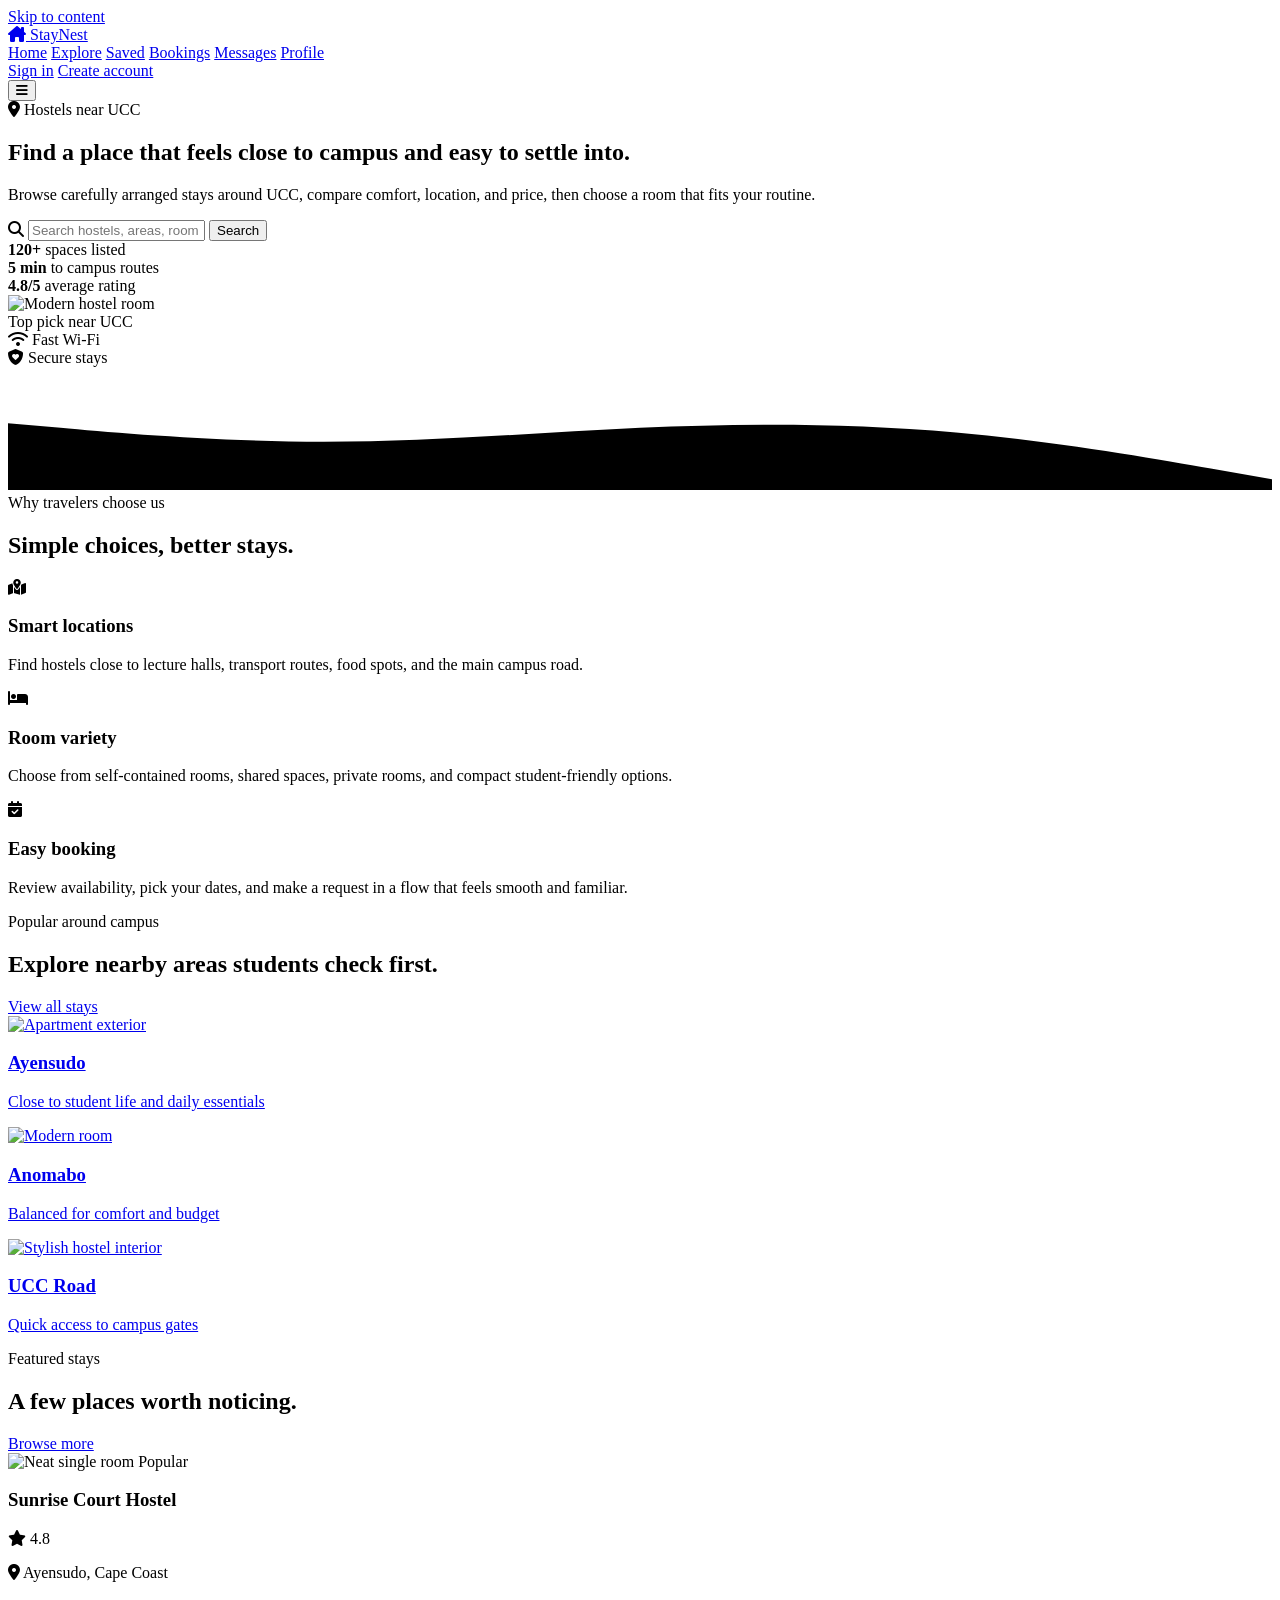
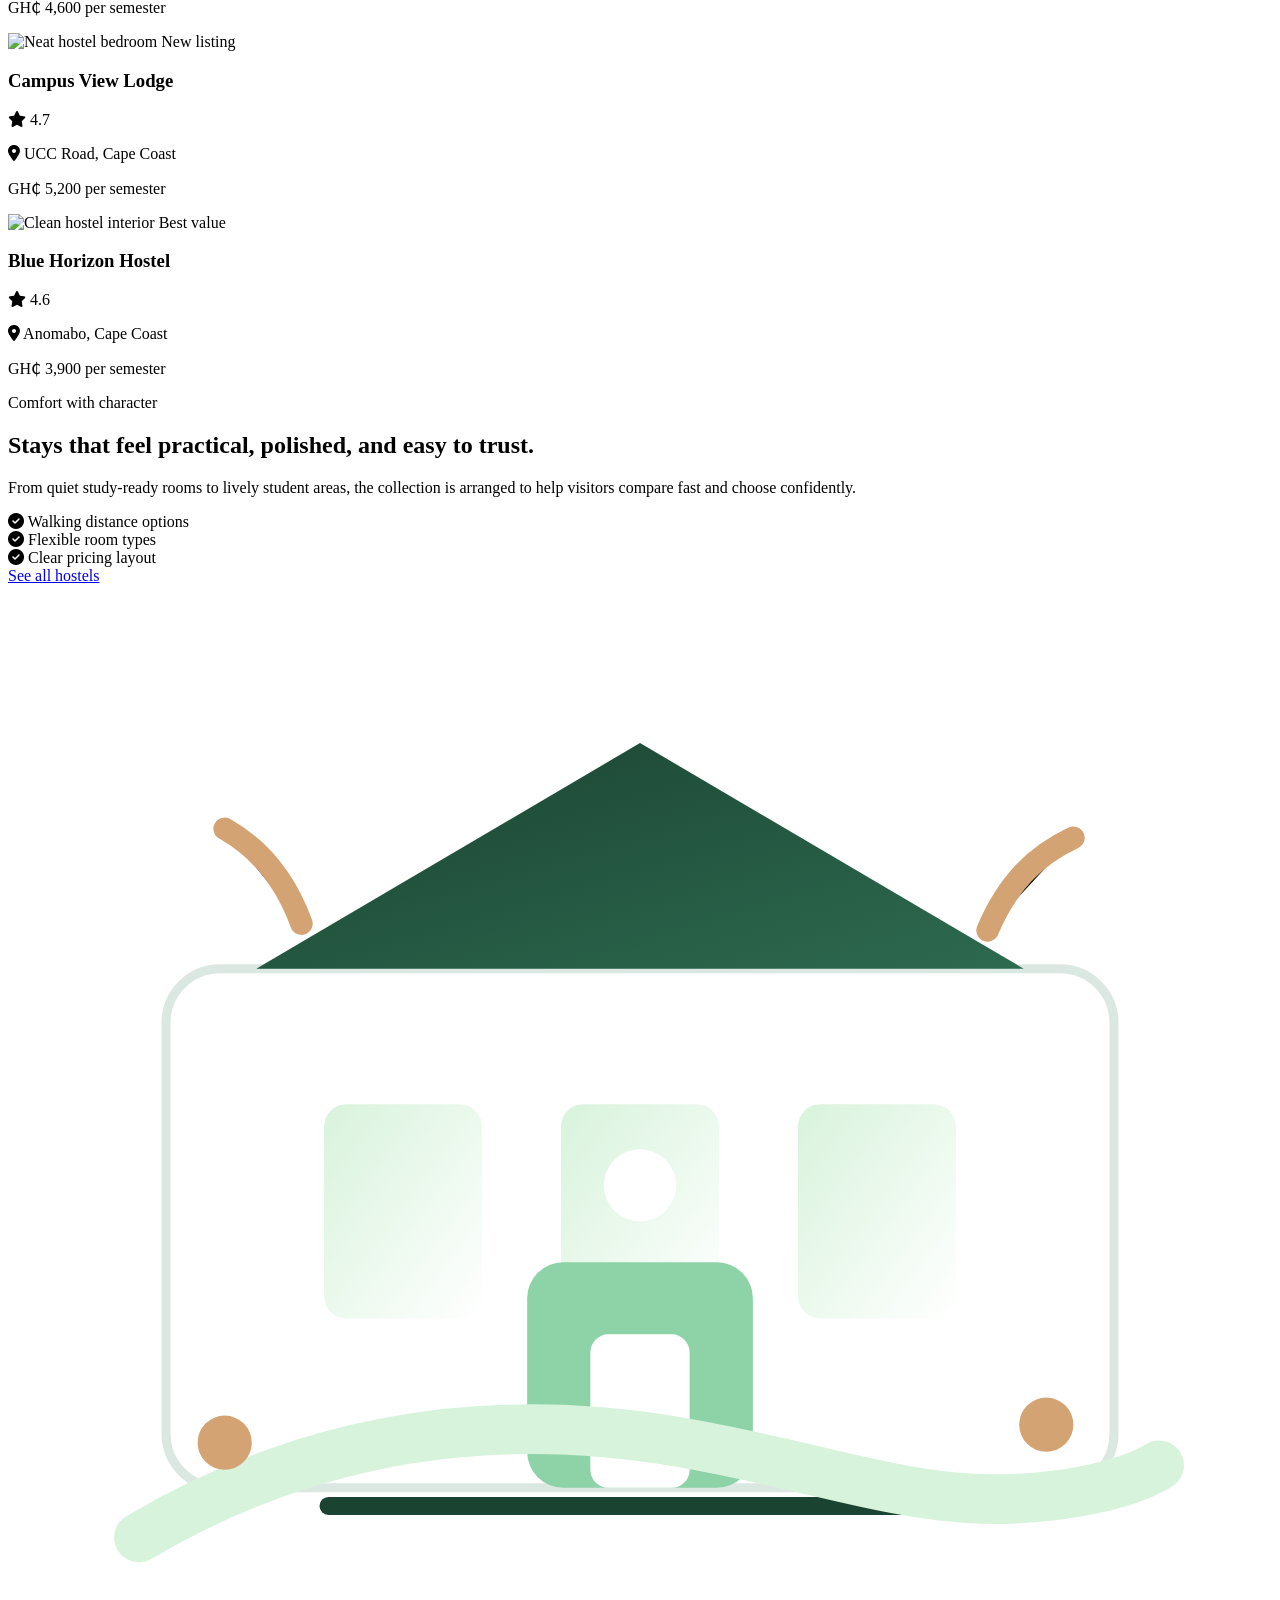
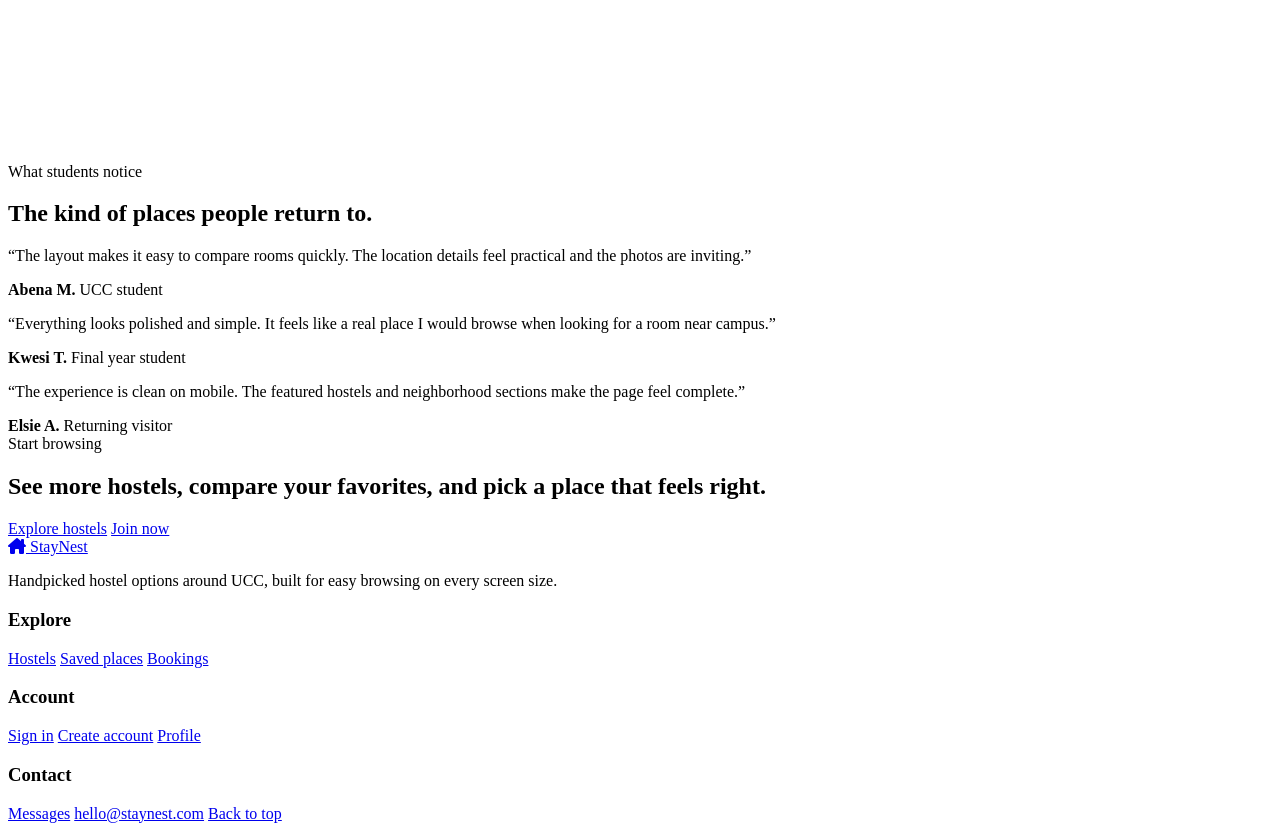
==== index.html @ d4f5b347 "Create index.html" ====
<!DOCTYPE html>
<html lang="en">
<head>
  <meta charset="UTF-8" />
  <meta name="viewport" content="width=device-width, initial-scale=1.0" />
  <meta name="description" content="Find comfortable hostels around UCC and nearby neighborhoods with a clean, modern booking experience." />
  <title>StayNest | Hostels Around UCC</title>

  <link rel="preconnect" href="https://fonts.googleapis.com">
  <link rel="preconnect" href="https://fonts.gstatic.com" crossorigin>
  <link href="https://fonts.googleapis.com/css2?family=Inter:wght@400;500;600;700;800&family=Playfair+Display:wght@600;700;800&display=swap" rel="stylesheet">
  <link rel="stylesheet" href="https://cdnjs.cloudflare.com/ajax/libs/font-awesome/6.5.0/css/all.min.css">

  <link rel="stylesheet" href="style.css" />
  <link rel="stylesheet" href="home.css" />
</head>
<body>
  <a class="skip-link" href="#main-content">Skip to content</a>

  <header class="site-header">
    <div class="container header-inner">
      <a href="index.html" class="brand" aria-label="StayNest home">
        <span class="brand-mark">
          <i class="fa-solid fa-house-chimney"></i>
        </span>
        <span class="brand-text">StayNest</span>
      </a>

      <nav class="site-nav" aria-label="Primary navigation">
        <a href="index.html" class="active">Home</a>
        <a href="explore.html">Explore</a>
        <a href="saved.html">Saved</a>
        <a href="bookings.html">Bookings</a>
        <a href="messages.html">Messages</a>
        <a href="profile.html">Profile</a>
      </nav>

      <div class="header-actions">
        <a href="login.html" class="text-link">Sign in</a>
        <a href="register.html" class="btn btn-primary">Create account</a>
      </div>

      <button class="menu-toggle" aria-label="Open menu" aria-expanded="false">
        <i class="fa-solid fa-bars"></i>
      </button>
    </div>
  </header>

  <main id="main-content">
    <section class="hero-section">
      <div class="hero-bg" aria-hidden="true"></div>
      <div class="container hero-grid">
        <div class="hero-copy">
          <span class="eyebrow"><i class="fa-solid fa-location-dot"></i> Hostels near UCC</span>
          <h1>Find a place that feels close to campus and easy to settle into.</h1>
          <p>Browse carefully arranged stays around UCC, compare comfort, location, and price, then choose a room that fits your routine.</p>

          <div class="hero-search-card">
            <form class="hero-search" action="explore.html" method="get">
              <label class="sr-only" for="q">Search hostels</label>
              <i class="fa-solid fa-magnifying-glass search-icon"></i>
              <input id="q" name="q" type="text" placeholder="Search hostels, areas, room types..." />
              <button type="submit" class="btn btn-primary">Search</button>
            </form>

            <div class="hero-mini-stats" aria-label="Highlights">
              <div>
                <strong>120+</strong>
                <span>spaces listed</span>
              </div>
              <div>
                <strong>5 min</strong>
                <span>to campus routes</span>
              </div>
              <div>
                <strong>4.8/5</strong>
                <span>average rating</span>
              </div>
            </div>
          </div>
        </div>

        <div class="hero-visual" aria-hidden="true">
          <div class="hero-card hero-card-main">
            <img src="https://images.unsplash.com/photo-1505693416388-ac5ce068fe85?auto=format&fit=crop&w=1200&q=80" alt="Modern hostel room" />
            <div class="hero-card-badge">Top pick near UCC</div>
          </div>

          <div class="hero-floating hero-floating-one">
            <i class="fa-solid fa-wifi"></i>
            <span>Fast Wi-Fi</span>
          </div>
          <div class="hero-floating hero-floating-two">
            <i class="fa-solid fa-shield-heart"></i>
            <span>Secure stays</span>
          </div>
        </div>
      </div>

      <div class="hero-shape" aria-hidden="true">
        <svg viewBox="0 0 1440 140" preserveAspectRatio="none">
          <path d="M0,64L60,69.3C120,75,240,85,360,85.3C480,85,600,75,720,69.3C840,64,960,64,1080,74.7C1200,85,1320,107,1380,117.3L1440,128V140H1380C1320,140,1200,140,1080,140C960,140,840,140,720,140C600,140,480,140,360,140C240,140,120,140,60,140H0Z"></path>
        </svg>
      </div>
    </section>

    <section class="section section-features">
      <div class="container">
        <div class="section-heading">
          <span class="eyebrow">Why travelers choose us</span>
          <h2>Simple choices, better stays.</h2>
        </div>

        <div class="feature-grid">
          <article class="feature-card">
            <div class="feature-icon"><i class="fa-solid fa-map-location-dot"></i></div>
            <h3>Smart locations</h3>
            <p>Find hostels close to lecture halls, transport routes, food spots, and the main campus road.</p>
          </article>

          <article class="feature-card">
            <div class="feature-icon"><i class="fa-solid fa-bed"></i></div>
            <h3>Room variety</h3>
            <p>Choose from self-contained rooms, shared spaces, private rooms, and compact student-friendly options.</p>
          </article>

          <article class="feature-card">
            <div class="feature-icon"><i class="fa-solid fa-calendar-check"></i></div>
            <h3>Easy booking</h3>
            <p>Review availability, pick your dates, and make a request in a flow that feels smooth and familiar.</p>
          </article>
        </div>
      </div>
    </section>

    <section class="section section-districts">
      <div class="container">
        <div class="section-heading section-heading-row">
          <div>
            <span class="eyebrow">Popular around campus</span>
            <h2>Explore nearby areas students check first.</h2>
          </div>
          <a href="explore.html" class="text-link">View all stays</a>
        </div>

        <div class="district-grid">
          <a href="explore.html?area=Ayensudo" class="district-card district-card-large">
            <img src="https://images.unsplash.com/photo-1566073771259-6a8506099945?auto=format&fit=crop&w=1200&q=80" alt="Apartment exterior" />
            <div class="district-overlay">
              <h3>Ayensudo</h3>
              <p>Close to student life and daily essentials</p>
            </div>
          </a>

          <a href="explore.html?area=Anomabo" class="district-card">
            <img src="https://images.unsplash.com/photo-1522708323590-d24dbb6b0267?auto=format&fit=crop&w=1200&q=80" alt="Modern room" />
            <div class="district-overlay">
              <h3>Anomabo</h3>
              <p>Balanced for comfort and budget</p>
            </div>
          </a>

          <a href="explore.html?area=UCC%20Road" class="district-card">
            <img src="https://images.unsplash.com/photo-1502672023488-70e25813eb80?auto=format&fit=crop&w=1200&q=80" alt="Stylish hostel interior" />
            <div class="district-overlay">
              <h3>UCC Road</h3>
              <p>Quick access to campus gates</p>
            </div>
          </a>
        </div>
      </div>
    </section>

    <section class="section section-featured">
      <div class="container">
        <div class="section-heading section-heading-row">
          <div>
            <span class="eyebrow">Featured stays</span>
            <h2>A few places worth noticing.</h2>
          </div>
          <a href="explore.html" class="text-link">Browse more</a>
        </div>

        <div class="hostel-grid featured-grid">
          <article class="hostel-card">
            <div class="hostel-image-wrap">
              <img src="https://images.unsplash.com/photo-1512917774080-9991f1c4c750?auto=format&fit=crop&w=1200&q=80" alt="Neat single room" />
              <span class="hostel-tag">Popular</span>
            </div>
            <div class="hostel-body">
              <div class="hostel-top">
                <h3>Sunrise Court Hostel</h3>
                <span class="hostel-rating"><i class="fa-solid fa-star"></i> 4.8</span>
              </div>
              <p class="hostel-location"><i class="fa-solid fa-location-dot"></i> Ayensudo, Cape Coast</p>
              <p class="hostel-price">GH₵ 4,600 <span>per semester</span></p>
            </div>
          </article>

          <article class="hostel-card">
            <div class="hostel-image-wrap">
              <img src="https://images.unsplash.com/photo-1560448204-e02f11c3d0e2?auto=format&fit=crop&w=1200&q=80" alt="Neat hostel bedroom" />
              <span class="hostel-tag hostel-tag-soft">New listing</span>
            </div>
            <div class="hostel-body">
              <div class="hostel-top">
                <h3>Campus View Lodge</h3>
                <span class="hostel-rating"><i class="fa-solid fa-star"></i> 4.7</span>
              </div>
              <p class="hostel-location"><i class="fa-solid fa-location-dot"></i> UCC Road, Cape Coast</p>
              <p class="hostel-price">GH₵ 5,200 <span>per semester</span></p>
            </div>
          </article>

          <article class="hostel-card">
            <div class="hostel-image-wrap">
              <img src="https://images.unsplash.com/photo-1484154218962-a197022b5858?auto=format&fit=crop&w=1200&q=80" alt="Clean hostel interior" />
              <span class="hostel-tag hostel-tag-gold">Best value</span>
            </div>
            <div class="hostel-body">
              <div class="hostel-top">
                <h3>Blue Horizon Hostel</h3>
                <span class="hostel-rating"><i class="fa-solid fa-star"></i> 4.6</span>
              </div>
              <p class="hostel-location"><i class="fa-solid fa-location-dot"></i> Anomabo, Cape Coast</p>
              <p class="hostel-price">GH₵ 3,900 <span>per semester</span></p>
            </div>
          </article>
        </div>
      </div>
    </section>

    <section class="section section-spotlight">
      <div class="container spotlight-grid">
        <div class="spotlight-copy">
          <span class="eyebrow">Comfort with character</span>
          <h2>Stays that feel practical, polished, and easy to trust.</h2>
          <p>From quiet study-ready rooms to lively student areas, the collection is arranged to help visitors compare fast and choose confidently.</p>

          <div class="spotlight-checks">
            <div><i class="fa-solid fa-circle-check"></i> Walking distance options</div>
            <div><i class="fa-solid fa-circle-check"></i> Flexible room types</div>
            <div><i class="fa-solid fa-circle-check"></i> Clear pricing layout</div>
          </div>

          <a href="explore.html" class="btn btn-primary">See all hostels</a>
        </div>

        <div class="spotlight-visual" aria-hidden="true">
          <svg viewBox="0 0 560 520" class="spotlight-svg" role="img" aria-label="Decorative hostel illustration">
            <defs>
              <linearGradient id="roofGrad" x1="0%" x2="100%" y1="0%" y2="100%">
                <stop offset="0%" stop-color="#1b4332" />
                <stop offset="100%" stop-color="#2d6a4f" />
              </linearGradient>
              <linearGradient id="glassGrad" x1="0%" x2="100%" y1="0%" y2="100%">
                <stop offset="0%" stop-color="#d8f3dc" />
                <stop offset="100%" stop-color="#ffffff" />
              </linearGradient>
            </defs>
            <rect x="70" y="170" width="420" height="230" rx="24" fill="#ffffff" stroke="#dbe7e1" stroke-width="4"></rect>
            <polygon points="110,170 280,70 450,170" fill="url(#roofGrad)"></polygon>
            <rect x="140" y="230" width="70" height="95" rx="10" fill="url(#glassGrad)"></rect>
            <rect x="245" y="230" width="70" height="95" rx="10" fill="url(#glassGrad)"></rect>
            <rect x="350" y="230" width="70" height="95" rx="10" fill="url(#glassGrad)"></rect>
            <rect x="230" y="300" width="100" height="100" rx="16" fill="#8dd3a7"></rect>
            <rect x="258" y="332" width="44" height="68" rx="8" fill="#ffffff"></rect>
            <circle cx="280" cy="266" r="16" fill="#ffffff"></circle>
            <path d="M142 408h276" stroke="#1b4332" stroke-width="8" stroke-linecap="round"></path>
            <path d="M58 422c54-32 112-48 174-48 86 0 147 31 204 31 36 0 63-8 74-15" stroke="#d8f3dc" stroke-width="22" stroke-linecap="round" fill="none"></path>
            <circle cx="96" cy="380" r="12" fill="#d4a373"></circle>
            <circle cx="460" cy="372" r="12" fill="#d4a373"></circle>
            <path d="M96 108c16 9 27 23 34 42" stroke="#d4a373" stroke-width="10" stroke-linecap="round"></path>
            <path d="M472 112c-17 8-29 20-38 41" stroke="#d4a373" stroke-width="10" stroke-linecap="round"></path>
          </svg>
        </div>
      </div>
    </section>

    <section class="section section-testimonials">
      <div class="container">
        <div class="section-heading">
          <span class="eyebrow">What students notice</span>
          <h2>The kind of places people return to.</h2>
        </div>

        <div class="testimonial-grid">
          <article class="testimonial-card">
            <p>“The layout makes it easy to compare rooms quickly. The location details feel practical and the photos are inviting.”</p>
            <div class="testimonial-meta">
              <strong>Abena M.</strong>
              <span>UCC student</span>
            </div>
          </article>

          <article class="testimonial-card">
            <p>“Everything looks polished and simple. It feels like a real place I would browse when looking for a room near campus.”</p>
            <div class="testimonial-meta">
              <strong>Kwesi T.</strong>
              <span>Final year student</span>
            </div>
          </article>

          <article class="testimonial-card">
            <p>“The experience is clean on mobile. The featured hostels and neighborhood sections make the page feel complete.”</p>
            <div class="testimonial-meta">
              <strong>Elsie A.</strong>
              <span>Returning visitor</span>
            </div>
          </article>
        </div>
      </div>
    </section>

    <section class="section section-cta">
      <div class="container cta-panel">
        <div>
          <span class="eyebrow">Start browsing</span>
          <h2>See more hostels, compare your favorites, and pick a place that feels right.</h2>
        </div>
        <div class="cta-actions">
          <a href="explore.html" class="btn btn-dark">Explore hostels</a>
          <a href="register.html" class="btn btn-outline">Join now</a>
        </div>
      </div>
    </section>
  </main>

  <footer class="site-footer">
    <div class="container footer-grid">
      <div>
        <a href="index.html" class="brand footer-brand">
          <span class="brand-mark"><i class="fa-solid fa-house-chimney"></i></span>
          <span class="brand-text">StayNest</span>
        </a>
        <p>Handpicked hostel options around UCC, built for easy browsing on every screen size.</p>
      </div>

      <div>
        <h3>Explore</h3>
        <a href="explore.html">Hostels</a>
        <a href="saved.html">Saved places</a>
        <a href="bookings.html">Bookings</a>
      </div>

      <div>
        <h3>Account</h3>
        <a href="login.html">Sign in</a>
        <a href="register.html">Create account</a>
        <a href="profile.html">Profile</a>
      </div>

      <div>
        <h3>Contact</h3>
        <a href="messages.html">Messages</a>
        <a href="mailto:hello@staynest.com">hello@staynest.com</a>
        <a href="#main-content">Back to top</a>
      </div>
    </div>
  </footer>

  <script src="app.js"></script>
</body>
</html>
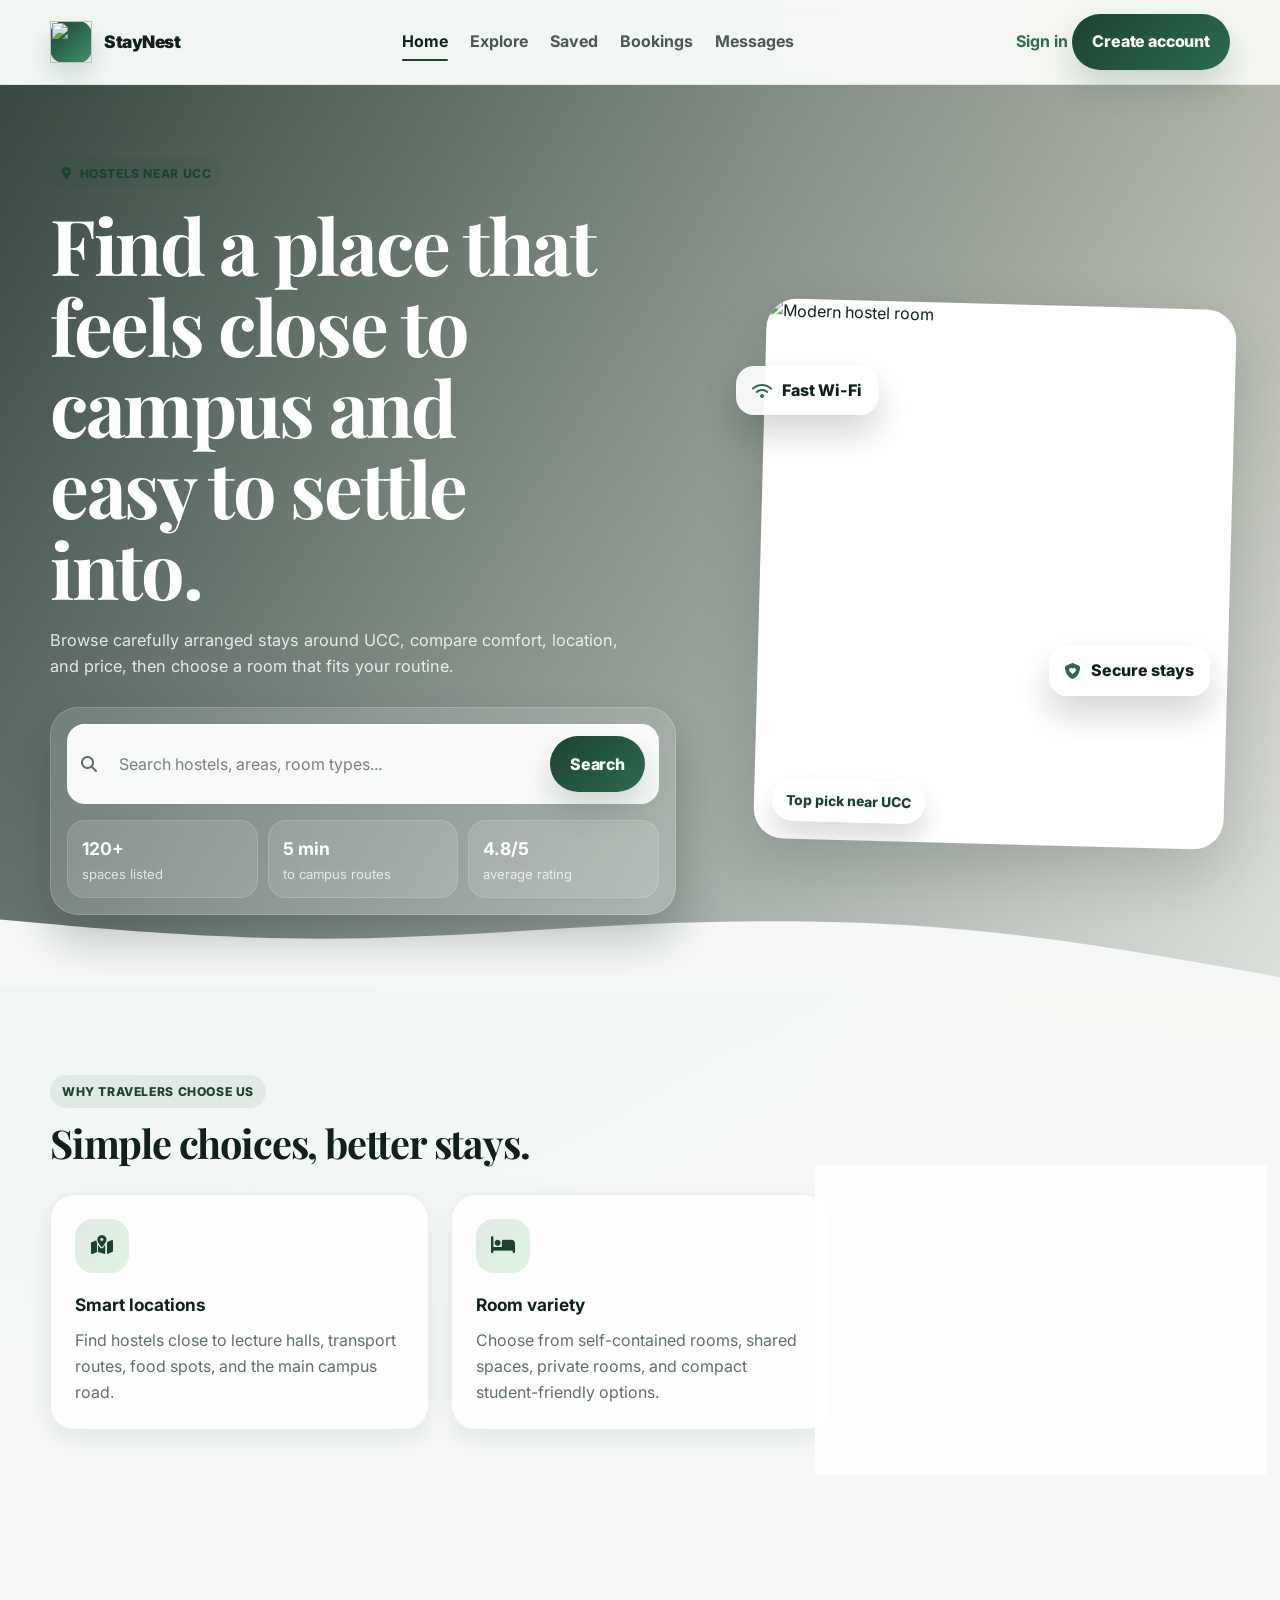
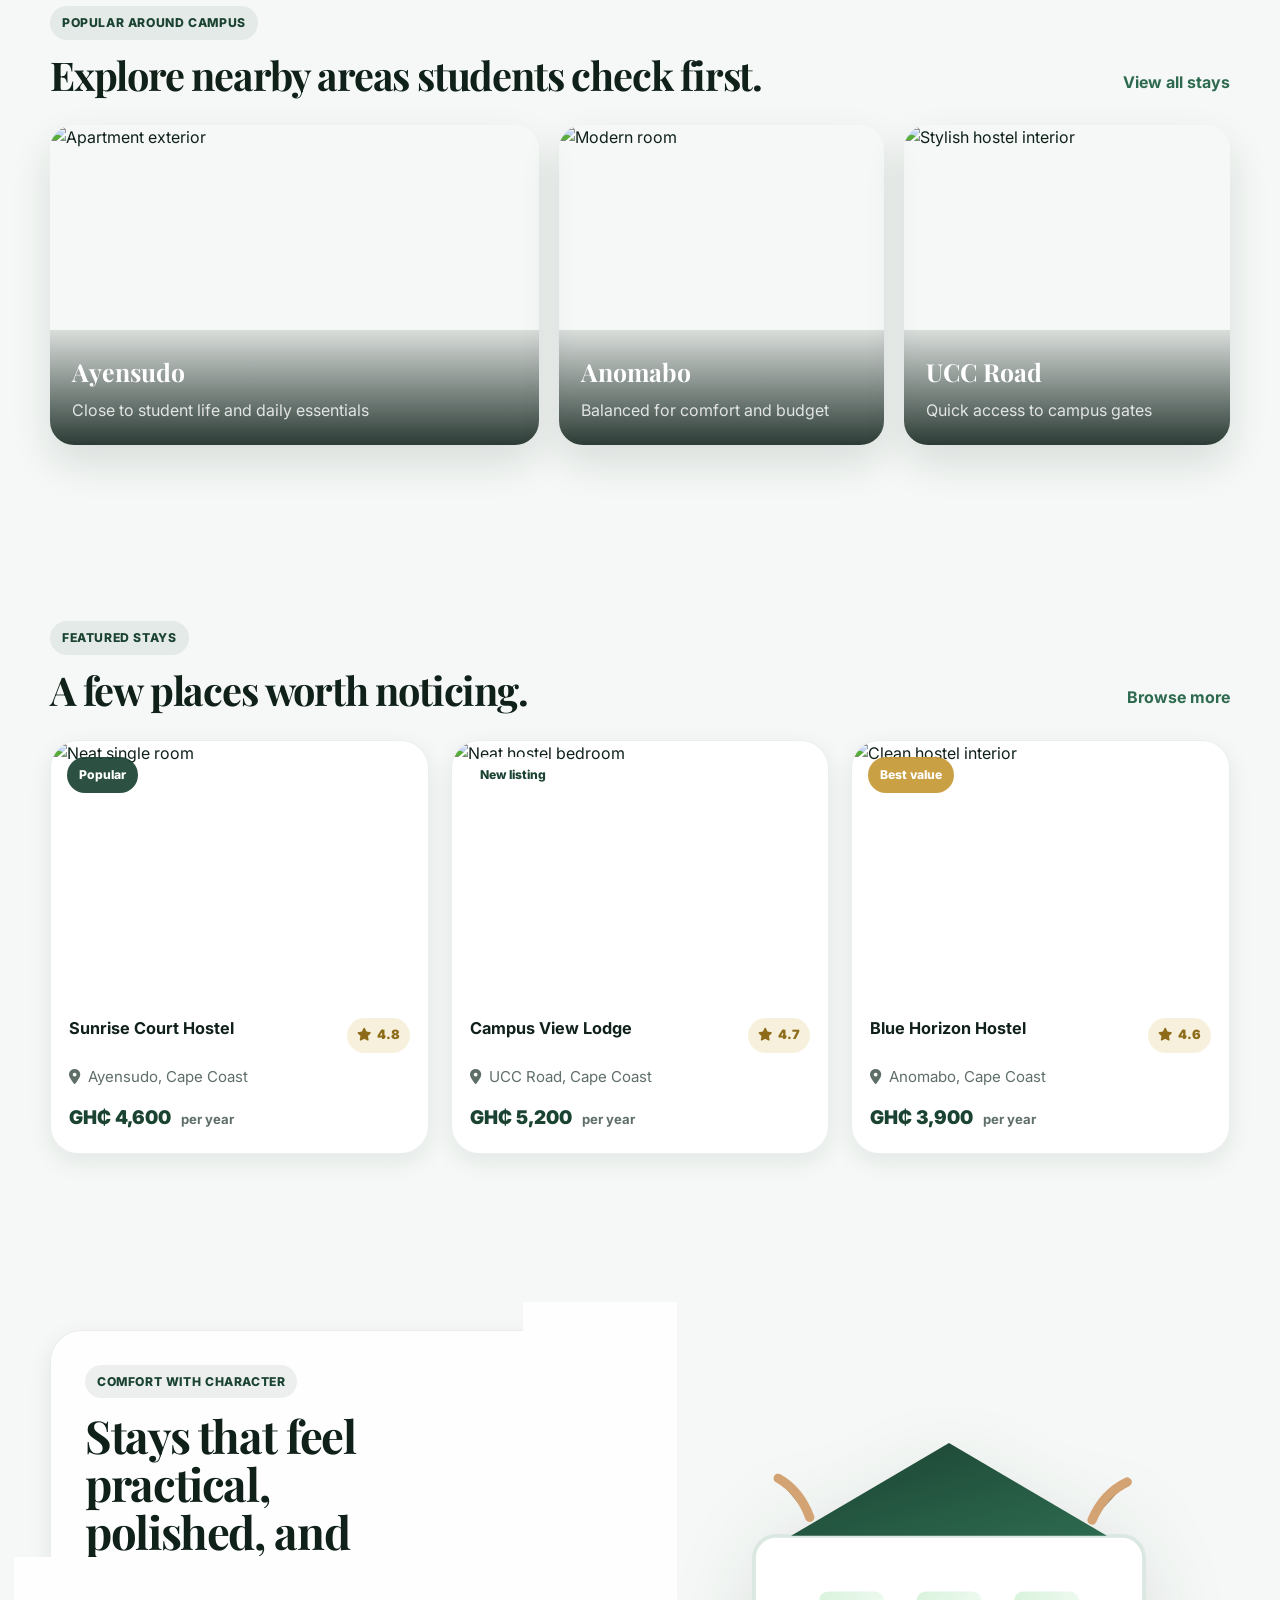
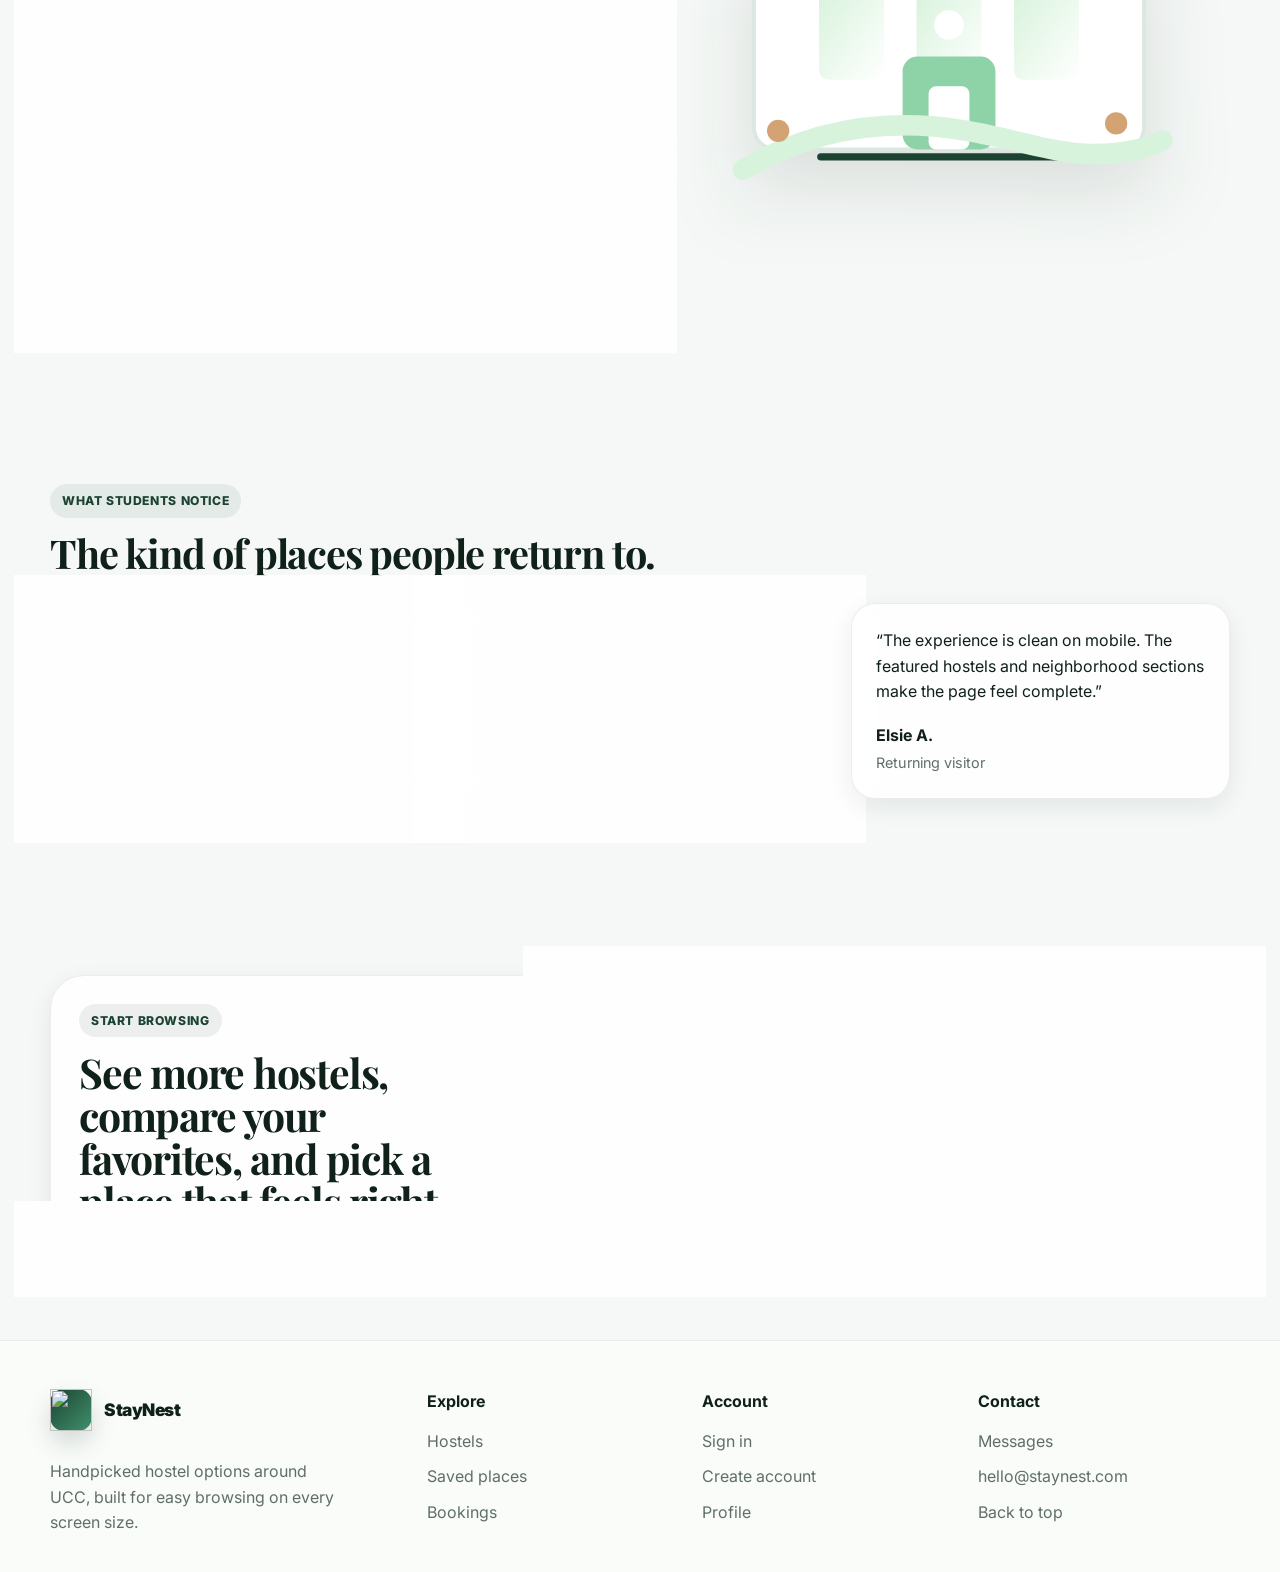
==== commit 3bfb39e2: "Update index.html" ====
--- a/index.html
+++ b/index.html
@@ -3,25 +3,35 @@
 <head>
   <meta charset="UTF-8" />
   <meta name="viewport" content="width=device-width, initial-scale=1.0" />
-  <meta name="description" content="Find comfortable hostels around UCC and nearby neighborhoods with a clean, modern booking experience." />
+  <meta
+    name="description"
+    content="Find comfortable hostels around UCC and nearby neighborhoods with a clean, modern booking experience."
+  />
   <title>StayNest | Hostels Around UCC</title>
 
   <link rel="preconnect" href="https://fonts.googleapis.com">
   <link rel="preconnect" href="https://fonts.gstatic.com" crossorigin>
-  <link href="https://fonts.googleapis.com/css2?family=Inter:wght@400;500;600;700;800&family=Playfair+Display:wght@600;700;800&display=swap" rel="stylesheet">
+  <link
+    href="https://fonts.googleapis.com/css2?family=Inter:wght@400;500;600;700;800&family=Playfair+Display:wght@600;700;800&display=swap"
+    rel="stylesheet"
+  >
   <link rel="stylesheet" href="https://cdnjs.cloudflare.com/ajax/libs/font-awesome/6.5.0/css/all.min.css">
-
+<!-- Firebase -->
+<script src="https://www.gstatic.com/firebasejs/8.10.1/firebase-app.js"></script>
+<script src="https://www.gstatic.com/firebasejs/8.10.1/firebase-auth.js"></script>
+<script src="https://www.gstatic.com/firebasejs/8.10.1/firebase-firestore.js"></script>
   <link rel="stylesheet" href="style.css" />
   <link rel="stylesheet" href="home.css" />
 </head>
-<body>
+
+<body data-page="home">
   <a class="skip-link" href="#main-content">Skip to content</a>
 
   <header class="site-header">
     <div class="container header-inner">
       <a href="index.html" class="brand" aria-label="StayNest home">
-        <span class="brand-mark">
-          <i class="fa-solid fa-house-chimney"></i>
+        <span class="brand-mark" aria-hidden="true">
+          <img src="assets/logo.svg" alt="" style="width: 100%; height: 100%; object-fit: contain; display: block;" />
         </span>
         <span class="brand-text">StayNest</span>
       </a>
@@ -32,12 +42,50 @@
         <a href="saved.html">Saved</a>
         <a href="bookings.html">Bookings</a>
         <a href="messages.html">Messages</a>
-        <a href="profile.html">Profile</a>
       </nav>
 
-      <div class="header-actions">
-        <a href="login.html" class="text-link">Sign in</a>
-        <a href="register.html" class="btn btn-primary">Create account</a>
+      <div class="header-actions" data-header-actions>
+        <div class="header-guest-actions" data-guest-actions>
+          <a href="login.html" class="text-link">Sign in</a>
+          <a href="register.html" class="btn btn-primary">Create account</a>
+        </div>
+
+        <div class="header-user-actions" data-user-actions hidden>
+          <button
+            class="profile-trigger"
+            type="button"
+            aria-label="Open profile menu"
+            aria-expanded="false"
+            aria-controls="profile-menu"
+            data-profile-trigger
+          >
+            <span class="profile-avatar" data-profile-avatar>U</span>
+            <i class="fa-solid fa-chevron-down" aria-hidden="true"></i>
+          </button>
+
+          <div class="profile-dropdown" id="profile-menu" data-profile-dropdown hidden>
+            <div class="profile-dropdown-top">
+              <strong data-user-name>User Name</strong>
+              <span data-user-email>user@email.com</span>
+            </div>
+
+            <div class="profile-dropdown-links">
+              <a href="profile.html">
+                <i class="fa-regular fa-user"></i>
+                View profile
+              </a>
+              <a href="bookings.html">
+                <i class="fa-regular fa-calendar-check"></i>
+                My bookings
+              </a>
+            </div>
+
+            <button type="button" class="profile-logout" data-logout-btn>
+              <i class="fa-solid fa-right-from-bracket"></i>
+              Log out
+            </button>
+          </div>
+        </div>
       </div>
 
       <button class="menu-toggle" aria-label="Open menu" aria-expanded="false">
@@ -53,7 +101,9 @@
         <div class="hero-copy">
           <span class="eyebrow"><i class="fa-solid fa-location-dot"></i> Hostels near UCC</span>
           <h1>Find a place that feels close to campus and easy to settle into.</h1>
-          <p>Browse carefully arranged stays around UCC, compare comfort, location, and price, then choose a room that fits your routine.</p>
+          <p>
+            Browse carefully arranged stays around UCC, compare comfort, location, and price, then choose a room that fits your routine.
+          </p>
 
           <div class="hero-search-card">
             <form class="hero-search" action="explore.html" method="get">
@@ -82,7 +132,10 @@
 
         <div class="hero-visual" aria-hidden="true">
           <div class="hero-card hero-card-main">
-            <img src="https://images.unsplash.com/photo-1505693416388-ac5ce068fe85?auto=format&fit=crop&w=1200&q=80" alt="Modern hostel room" />
+            <img
+              src="https://images.unsplash.com/photo-1505693416388-ac5ce068fe85?auto=format&fit=crop&w=1200&q=80"
+              alt="Modern hostel room"
+            />
             <div class="hero-card-badge">Top pick near UCC</div>
           </div>
 
@@ -145,7 +198,10 @@
 
         <div class="district-grid">
           <a href="explore.html?area=Ayensudo" class="district-card district-card-large">
-            <img src="https://images.unsplash.com/photo-1566073771259-6a8506099945?auto=format&fit=crop&w=1200&q=80" alt="Apartment exterior" />
+            <img
+              src="https://images.unsplash.com/photo-1566073771259-6a8506099945?auto=format&fit=crop&w=1200&q=80"
+              alt="Apartment exterior"
+            />
             <div class="district-overlay">
               <h3>Ayensudo</h3>
               <p>Close to student life and daily essentials</p>
@@ -153,7 +209,10 @@
           </a>
 
           <a href="explore.html?area=Anomabo" class="district-card">
-            <img src="https://images.unsplash.com/photo-1522708323590-d24dbb6b0267?auto=format&fit=crop&w=1200&q=80" alt="Modern room" />
+            <img
+              src="https://images.unsplash.com/photo-1522708323590-d24dbb6b0267?auto=format&fit=crop&w=1200&q=80"
+              alt="Modern room"
+            />
             <div class="district-overlay">
               <h3>Anomabo</h3>
               <p>Balanced for comfort and budget</p>
@@ -161,7 +220,10 @@
           </a>
 
           <a href="explore.html?area=UCC%20Road" class="district-card">
-            <img src="https://images.unsplash.com/photo-1502672023488-70e25813eb80?auto=format&fit=crop&w=1200&q=80" alt="Stylish hostel interior" />
+            <img
+              src="https://images.unsplash.com/photo-1502672023488-70e25813eb80?auto=format&fit=crop&w=1200&q=80"
+              alt="Stylish hostel interior"
+            />
             <div class="district-overlay">
               <h3>UCC Road</h3>
               <p>Quick access to campus gates</p>
@@ -184,7 +246,10 @@
         <div class="hostel-grid featured-grid">
           <article class="hostel-card">
             <div class="hostel-image-wrap">
-              <img src="https://images.unsplash.com/photo-1512917774080-9991f1c4c750?auto=format&fit=crop&w=1200&q=80" alt="Neat single room" />
+              <img
+                src="https://images.unsplash.com/photo-1512917774080-9991f1c4c750?auto=format&fit=crop&w=1200&q=80"
+                alt="Neat single room"
+              />
               <span class="hostel-tag">Popular</span>
             </div>
             <div class="hostel-body">
@@ -193,13 +258,16 @@
                 <span class="hostel-rating"><i class="fa-solid fa-star"></i> 4.8</span>
               </div>
               <p class="hostel-location"><i class="fa-solid fa-location-dot"></i> Ayensudo, Cape Coast</p>
-              <p class="hostel-price">GH₵ 4,600 <span>per semester</span></p>
+              <p class="hostel-price">GH₵ 4,600 <span>per year</span></p>
             </div>
           </article>
 
           <article class="hostel-card">
             <div class="hostel-image-wrap">
-              <img src="https://images.unsplash.com/photo-1560448204-e02f11c3d0e2?auto=format&fit=crop&w=1200&q=80" alt="Neat hostel bedroom" />
+              <img
+                src="https://images.unsplash.com/photo-1560448204-e02f11c3d0e2?auto=format&fit=crop&w=1200&q=80"
+                alt="Neat hostel bedroom"
+              />
               <span class="hostel-tag hostel-tag-soft">New listing</span>
             </div>
             <div class="hostel-body">
@@ -208,13 +276,16 @@
                 <span class="hostel-rating"><i class="fa-solid fa-star"></i> 4.7</span>
               </div>
               <p class="hostel-location"><i class="fa-solid fa-location-dot"></i> UCC Road, Cape Coast</p>
-              <p class="hostel-price">GH₵ 5,200 <span>per semester</span></p>
+              <p class="hostel-price">GH₵ 5,200 <span>per year</span></p>
             </div>
           </article>
 
           <article class="hostel-card">
             <div class="hostel-image-wrap">
-              <img src="https://images.unsplash.com/photo-1484154218962-a197022b5858?auto=format&fit=crop&w=1200&q=80" alt="Clean hostel interior" />
+              <img
+                src="https://images.unsplash.com/photo-1484154218962-a197022b5858?auto=format&fit=crop&w=1200&q=80"
+                alt="Clean hostel interior"
+              />
               <span class="hostel-tag hostel-tag-gold">Best value</span>
             </div>
             <div class="hostel-body">
@@ -223,7 +294,7 @@
                 <span class="hostel-rating"><i class="fa-solid fa-star"></i> 4.6</span>
               </div>
               <p class="hostel-location"><i class="fa-solid fa-location-dot"></i> Anomabo, Cape Coast</p>
-              <p class="hostel-price">GH₵ 3,900 <span>per semester</span></p>
+              <p class="hostel-price">GH₵ 3,900 <span>per year</span></p>
             </div>
           </article>
         </div>
@@ -235,7 +306,9 @@
         <div class="spotlight-copy">
           <span class="eyebrow">Comfort with character</span>
           <h2>Stays that feel practical, polished, and easy to trust.</h2>
-          <p>From quiet study-ready rooms to lively student areas, the collection is arranged to help visitors compare fast and choose confidently.</p>
+          <p>
+            From quiet study-ready rooms to lively student areas, the collection is arranged to help visitors compare fast and choose confidently.
+          </p>
 
           <div class="spotlight-checks">
             <div><i class="fa-solid fa-circle-check"></i> Walking distance options</div>
@@ -258,6 +331,7 @@
                 <stop offset="100%" stop-color="#ffffff" />
               </linearGradient>
             </defs>
+
             <rect x="70" y="170" width="420" height="230" rx="24" fill="#ffffff" stroke="#dbe7e1" stroke-width="4"></rect>
             <polygon points="110,170 280,70 450,170" fill="url(#roofGrad)"></polygon>
             <rect x="140" y="230" width="70" height="95" rx="10" fill="url(#glassGrad)"></rect>
@@ -330,7 +404,9 @@
     <div class="container footer-grid">
       <div>
         <a href="index.html" class="brand footer-brand">
-          <span class="brand-mark"><i class="fa-solid fa-house-chimney"></i></span>
+          <span class="brand-mark" aria-hidden="true">
+            <img src="assets/logo.svg" alt="" style="width: 100%; height: 100%; object-fit: contain; display: block;" />
+          </span>
           <span class="brand-text">StayNest</span>
         </a>
         <p>Handpicked hostel options around UCC, built for easy browsing on every screen size.</p>
@@ -345,9 +421,9 @@
 
       <div>
         <h3>Account</h3>
-        <a href="login.html">Sign in</a>
-        <a href="register.html">Create account</a>
-        <a href="profile.html">Profile</a>
+        <a href="login.html" data-guest-only>Sign in</a>
+        <a href="register.html" data-guest-only>Create account</a>
+        <a href="profile.html" data-user-only hidden>Profile</a>
       </div>
 
       <div>
@@ -359,6 +435,7 @@
     </div>
   </footer>
 
-  <script src="app.js"></script>
+  <script src="auth.js" defer></script>
+  <script src="app.js" defer></script>
 </body>
 </html>
--- a/style.css
+++ b/style.css
@@ -0,0 +1,1187 @@
+/*
+  StayNest shared styles
+  Base system for all pages
+*/
+
+:root {
+  --bg: #f5f8f6;
+  --surface: #ffffff;
+  --surface-2: #eef5f0;
+  --text: #10211a;
+  --text-muted: #5f6f68;
+  --line: rgba(16, 33, 26, 0.10);
+
+  --green: #1b4332;
+  --green-2: #2d6a4f;
+  --green-3: #40916c;
+  --mint: #d8f3dc;
+  --gold: #c89b3c;
+  --gold-soft: #f7efd9;
+  --danger: #c94b4b;
+
+  --shadow-sm: 0 8px 24px rgba(16, 33, 26, 0.08);
+  --shadow-md: 0 18px 40px rgba(16, 33, 26, 0.12);
+  --shadow-lg: 0 24px 60px rgba(16, 33, 26, 0.18);
+
+  --radius-xs: 12px;
+  --radius-sm: 18px;
+  --radius-md: 24px;
+  --radius-lg: 34px;
+  --radius-xl: 44px;
+
+  --container: 1180px;
+  --header-h: 84px;
+}
+
+* {
+  box-sizing: border-box;
+}
+
+html {
+  scroll-behavior: smooth;
+}
+
+body {
+  margin: 0;
+  min-height: 100vh;
+  font-family: "Inter", system-ui, -apple-system, BlinkMacSystemFont, "Segoe UI", sans-serif;
+  color: var(--text);
+  background:
+    radial-gradient(circle at top left, rgba(216, 243, 220, 0.55), transparent 28%),
+    radial-gradient(circle at top right, rgba(247, 239, 217, 0.60), transparent 24%),
+    var(--bg);
+  line-height: 1.6;
+  text-rendering: optimizeLegibility;
+  -webkit-font-smoothing: antialiased;
+}
+
+img {
+  display: block;
+  max-width: 100%;
+}
+
+a {
+  color: inherit;
+  text-decoration: none;
+}
+
+button,
+input,
+select,
+textarea {
+  font: inherit;
+}
+
+button {
+  cursor: pointer;
+}
+
+::selection {
+  background: rgba(27, 67, 50, 0.16);
+}
+
+.container {
+  width: min(calc(100% - 32px), var(--container));
+  margin-inline: auto;
+}
+
+.section {
+  padding: 88px 0;
+}
+
+.section-heading {
+  margin-bottom: 30px;
+}
+
+.section-heading-row {
+  display: flex;
+  align-items: end;
+  justify-content: space-between;
+  gap: 18px;
+}
+
+.section-heading h2,
+.hero-copy h1,
+.spotlight-copy h2,
+.cta-panel h2 {
+  font-family: "Playfair Display", Georgia, serif;
+  letter-spacing: -0.03em;
+  line-height: 1.05;
+  margin: 0;
+}
+
+.section-heading h2 {
+  font-size: clamp(1.7rem, 1.2rem + 1.6vw, 2.55rem);
+}
+
+.eyebrow {
+  display: inline-flex;
+  align-items: center;
+  gap: 8px;
+  padding: 7px 12px;
+  border-radius: 999px;
+  background: rgba(27, 67, 50, 0.08);
+  color: var(--green);
+  font-size: 0.76rem;
+  font-weight: 800;
+  letter-spacing: 0.05em;
+  text-transform: uppercase;
+  margin-bottom: 14px;
+}
+
+.text-link {
+  color: var(--green-2);
+  font-weight: 700;
+  transition: opacity 0.2s ease, transform 0.2s ease;
+}
+
+.text-link:hover {
+  opacity: 0.85;
+  transform: translateX(2px);
+}
+
+.btn {
+  display: inline-flex;
+  align-items: center;
+  justify-content: center;
+  gap: 10px;
+  border: 0;
+  border-radius: 999px;
+  padding: 0.95rem 1.25rem;
+  font-weight: 800;
+  letter-spacing: -0.01em;
+  transition: transform 0.18s ease, box-shadow 0.18s ease, background 0.18s ease, color 0.18s ease, border-color 0.18s ease;
+  white-space: nowrap;
+}
+
+.btn:hover {
+  transform: translateY(-1px);
+}
+
+.btn:active {
+  transform: translateY(0);
+}
+
+.btn-primary {
+  color: #fff;
+  background: linear-gradient(135deg, var(--green), var(--green-2));
+  box-shadow: 0 16px 32px rgba(27, 67, 50, 0.20);
+}
+
+.btn-primary:hover {
+  box-shadow: 0 20px 36px rgba(27, 67, 50, 0.25);
+}
+
+.btn-dark {
+  background: #10211a;
+  color: #fff;
+  box-shadow: 0 16px 32px rgba(16, 33, 26, 0.16);
+}
+
+.btn-outline {
+  border: 1.5px solid rgba(16, 33, 26, 0.16);
+  background: rgba(255, 255, 255, 0.88);
+  color: var(--text);
+}
+
+.skip-link {
+  position: absolute;
+  left: -999px;
+  top: 10px;
+  z-index: 9999;
+  background: var(--green);
+  color: #fff;
+  padding: 12px 16px;
+  border-radius: 999px;
+}
+
+.skip-link:focus {
+  left: 16px;
+}
+
+.sr-only {
+  position: absolute;
+  width: 1px;
+  height: 1px;
+  padding: 0;
+  margin: -1px;
+  overflow: hidden;
+  clip: rect(0, 0, 0, 0);
+  white-space: nowrap;
+  border: 0;
+}
+
+.site-header {
+  position: sticky;
+  top: 0;
+  z-index: 1000;
+  backdrop-filter: blur(18px);
+  -webkit-backdrop-filter: blur(18px);
+  background: rgba(245, 248, 246, 0.78);
+  border-bottom: 1px solid rgba(16, 33, 26, 0.08);
+}
+
+.header-inner {
+  min-height: var(--header-h);
+  display: flex;
+  align-items: center;
+  justify-content: space-between;
+  gap: 18px;
+}
+
+.brand {
+  display: inline-flex;
+  align-items: center;
+  gap: 12px;
+  font-weight: 900;
+  letter-spacing: -0.03em;
+}
+
+.brand-mark {
+  width: 42px;
+  height: 42px;
+  border-radius: 14px;
+  display: inline-flex;
+  align-items: center;
+  justify-content: center;
+  background: linear-gradient(135deg, var(--green), var(--green-3));
+  color: #fff;
+  box-shadow: 0 12px 24px rgba(27, 67, 50, 0.18);
+}
+
+.brand-text {
+  font-size: 1.08rem;
+}
+
+.site-nav {
+  display: flex;
+  align-items: center;
+  gap: 22px;
+}
+
+.site-nav a {
+  color: rgba(16, 33, 26, 0.74);
+  font-weight: 700;
+  position: relative;
+  padding: 6px 0;
+}
+
+.site-nav a::after {
+  content: "";
+  position: absolute;
+  left: 0;
+  bottom: 0;
+  width: 100%;
+  height: 2px;
+  border-radius: 999px;
+  background: var(--green);
+  transform: scaleX(0);
+  transform-origin: left;
+  transition: transform 0.2s ease;
+}
+
+.site-nav a:hover,
+.site-nav a.active {
+  color: var(--text);
+}
+
+.site-nav a:hover::after,
+.site-nav a.active::after {
+  transform: scaleX(1);
+}
+
+.header-actions {
+  display: flex;
+  align-items: center;
+  gap: 14px;
+}
+
+.menu-toggle {
+  display: none;
+  width: 46px;
+  height: 46px;
+  border-radius: 14px;
+  border: 1px solid rgba(16, 33, 26, 0.12);
+  background: rgba(255, 255, 255, 0.9);
+  color: var(--text);
+  box-shadow: var(--shadow-sm);
+}
+
+.hero-section {
+  position: relative;
+  overflow: hidden;
+  padding: 72px 0 72px;
+}
+
+.hero-bg {
+  position: absolute;
+  inset: 0;
+  background:
+    linear-gradient(120deg, rgba(16, 33, 26, 0.82) 0%, rgba(16, 33, 26, 0.50) 42%, rgba(16, 33, 26, 0.10) 100%),
+    url("https://images.unsplash.com/photo-1505693416388-ac5ce068fe85?auto=format&fit=crop&w=1600&q=80") center/cover no-repeat;
+  transform: scale(1.02);
+}
+
+.hero-grid {
+  position: relative;
+  z-index: 1;
+  display: grid;
+  grid-template-columns: 1.1fr 0.9fr;
+  align-items: center;
+  gap: 42px;
+  min-height: calc(100vh - 190px);
+}
+
+.hero-copy {
+  max-width: 680px;
+  color: #fff;
+}
+
+.hero-copy h1 {
+  font-size: clamp(2.7rem, 1.7rem + 3.9vw, 5.3rem);
+  max-width: 11ch;
+}
+
+.hero-copy p {
+  max-width: 58ch;
+  font-size: 1.02rem;
+  color: rgba(255, 255, 255, 0.84);
+  margin: 18px 0 0;
+}
+
+.hero-search-card {
+  margin-top: 28px;
+  padding: 16px;
+  border-radius: 28px;
+  background: rgba(255, 255, 255, 0.12);
+  border: 1px solid rgba(255, 255, 255, 0.18);
+  box-shadow: 0 24px 44px rgba(10, 21, 16, 0.24);
+}
+
+.hero-search {
+  display: grid;
+  grid-template-columns: 24px 1fr auto;
+  gap: 12px;
+  align-items: center;
+  background: rgba(255, 255, 255, 0.95);
+  padding: 12px 14px;
+  border-radius: 18px;
+  box-shadow: inset 0 1px 0 rgba(255, 255, 255, 0.8);
+}
+
+.search-icon {
+  color: var(--text-muted);
+}
+
+.hero-search input {
+  width: 100%;
+  border: 0;
+  outline: 0;
+  background: transparent;
+  color: var(--text);
+  min-width: 0;
+}
+
+.hero-search input::placeholder {
+  color: rgba(16, 33, 26, 0.55);
+}
+
+.hero-mini-stats {
+  display: grid;
+  grid-template-columns: repeat(3, minmax(0, 1fr));
+  gap: 10px;
+  margin-top: 16px;
+}
+
+.hero-mini-stats > div {
+  padding: 14px 14px 12px;
+  border-radius: 18px;
+  background: rgba(255, 255, 255, 0.12);
+  border: 1px solid rgba(255, 255, 255, 0.14);
+}
+
+.hero-mini-stats strong {
+  display: block;
+  font-size: 1.1rem;
+  color: #fff;
+}
+
+.hero-mini-stats span {
+  display: block;
+  font-size: 0.82rem;
+  color: rgba(255, 255, 255, 0.76);
+}
+
+.hero-visual {
+  position: relative;
+  min-height: 560px;
+}
+
+.hero-card {
+  border-radius: 30px;
+  overflow: hidden;
+  box-shadow: var(--shadow-lg);
+  background: var(--surface);
+}
+
+.hero-card-main {
+  position: absolute;
+  top: 48px;
+  right: 0;
+  width: min(100%, 470px);
+  transform: rotate(1.5deg);
+}
+
+.hero-card-main img {
+  width: 100%;
+  height: 540px;
+  object-fit: cover;
+}
+
+.hero-card-badge {
+  position: absolute;
+  left: 18px;
+  bottom: 18px;
+  padding: 10px 14px;
+  border-radius: 999px;
+  background: rgba(255, 255, 255, 0.92);
+  color: var(--green);
+  font-size: 0.86rem;
+  font-weight: 800;
+  box-shadow: 0 16px 28px rgba(16, 33, 26, 0.16);
+}
+
+.hero-floating {
+  position: absolute;
+  display: inline-flex;
+  align-items: center;
+  gap: 10px;
+  padding: 12px 16px;
+  border-radius: 18px;
+  background: rgba(255, 255, 255, 0.92);
+  box-shadow: 0 18px 34px rgba(10, 21, 16, 0.18);
+  font-weight: 800;
+}
+
+.hero-floating i {
+  color: var(--green-2);
+}
+
+.hero-floating-one {
+  left: 18px;
+  top: 110px;
+}
+
+.hero-floating-two {
+  right: 20px;
+  bottom: 120px;
+}
+
+.hero-shape {
+  position: absolute;
+  left: 0;
+  right: 0;
+  bottom: -1px;
+  height: 126px;
+  color: var(--bg);
+}
+
+.hero-shape svg {
+  width: 100%;
+  height: 100%;
+  display: block;
+  fill: currentColor;
+}
+
+.feature-grid,
+.testimonial-grid {
+  display: grid;
+  grid-template-columns: repeat(3, minmax(0, 1fr));
+  gap: 22px;
+}
+
+.feature-card,
+.testimonial-card,
+.cta-panel,
+.spotlight-copy {
+  background: rgba(255, 255, 255, 0.86);
+  border: 1px solid rgba(16, 33, 26, 0.08);
+  box-shadow: var(--shadow-sm);
+  backdrop-filter: blur(12px);
+}
+
+.feature-card,
+.testimonial-card {
+  border-radius: var(--radius-md);
+  padding: 24px;
+}
+
+.feature-icon {
+  width: 54px;
+  height: 54px;
+  display: inline-flex;
+  align-items: center;
+  justify-content: center;
+  border-radius: 18px;
+  background: linear-gradient(135deg, rgba(27, 67, 50, 0.12), rgba(216, 243, 220, 0.86));
+  color: var(--green);
+  font-size: 1.2rem;
+  margin-bottom: 18px;
+}
+
+.feature-card h3,
+.hostel-body h3,
+.testimonial-meta strong {
+  margin: 0;
+}
+
+.feature-card h3 {
+  font-size: 1.08rem;
+}
+
+.feature-card p {
+  margin: 10px 0 0;
+  color: var(--text-muted);
+}
+
+.district-grid {
+  display: grid;
+  grid-template-columns: 1.2fr 0.8fr 0.8fr;
+  gap: 20px;
+}
+
+.district-card {
+  position: relative;
+  min-height: 260px;
+  border-radius: var(--radius-md);
+  overflow: hidden;
+  box-shadow: var(--shadow-md);
+  isolation: isolate;
+}
+
+.district-card img {
+  width: 100%;
+  height: 100%;
+  object-fit: cover;
+  transition: transform 0.35s ease;
+}
+
+.district-card:hover img {
+  transform: scale(1.04);
+}
+
+.district-card-large {
+  min-height: 320px;
+}
+
+.district-overlay {
+  position: absolute;
+  inset: auto 0 0 0;
+  padding: 22px;
+  background: linear-gradient(to top, rgba(16, 33, 26, 0.88), rgba(16, 33, 26, 0.12));
+  color: #fff;
+}
+
+.district-overlay h3,
+.district-overlay p {
+  margin: 0;
+}
+
+.district-overlay h3 {
+  font-family: "Playfair Display", Georgia, serif;
+  font-size: 1.55rem;
+}
+
+.district-overlay p {
+  margin-top: 6px;
+  color: rgba(255, 255, 255, 0.82);
+}
+
+.hostel-grid {
+  display: grid;
+  grid-template-columns: repeat(3, minmax(0, 1fr));
+  gap: 22px;
+}
+
+.hostel-card {
+  background: rgba(255, 255, 255, 0.92);
+  border: 1px solid rgba(16, 33, 26, 0.08);
+  border-radius: 28px;
+  overflow: hidden;
+  box-shadow: var(--shadow-sm);
+  transition: transform 0.18s ease, box-shadow 0.18s ease;
+}
+
+.hostel-card:hover {
+  transform: translateY(-4px);
+  box-shadow: var(--shadow-md);
+}
+
+.hostel-image-wrap {
+  position: relative;
+  aspect-ratio: 16 / 11;
+  overflow: hidden;
+}
+
+.hostel-image-wrap img {
+  width: 100%;
+  height: 100%;
+  object-fit: cover;
+}
+
+.hostel-tag {
+  position: absolute;
+  top: 16px;
+  left: 16px;
+  padding: 8px 12px;
+  border-radius: 999px;
+  background: rgba(27, 67, 50, 0.92);
+  color: #fff;
+  font-size: 0.76rem;
+  font-weight: 800;
+}
+
+.hostel-tag-soft {
+  background: rgba(255, 255, 255, 0.94);
+  color: var(--green);
+}
+
+.hostel-tag-gold {
+  background: rgba(200, 155, 60, 0.95);
+}
+
+.hostel-body {
+  padding: 18px 18px 20px;
+}
+
+.hostel-top {
+  display: flex;
+  align-items: start;
+  justify-content: space-between;
+  gap: 12px;
+}
+
+.hostel-top h3 {
+  font-size: 1.02rem;
+  line-height: 1.3;
+}
+
+.hostel-rating {
+  flex: none;
+  display: inline-flex;
+  align-items: center;
+  gap: 6px;
+  padding: 7px 10px;
+  border-radius: 999px;
+  background: rgba(247, 239, 217, 0.92);
+  color: #8d6b18;
+  font-size: 0.8rem;
+  font-weight: 900;
+}
+
+.hostel-location {
+  margin: 12px 0 0;
+  color: var(--text-muted);
+  display: flex;
+  align-items: center;
+  gap: 8px;
+  font-size: 0.94rem;
+}
+
+.hostel-price {
+  margin: 14px 0 0;
+  font-size: 1.18rem;
+  font-weight: 900;
+  color: var(--green);
+}
+
+.hostel-price span {
+  display: inline-block;
+  margin-left: 6px;
+  font-size: 0.82rem;
+  font-weight: 700;
+  color: var(--text-muted);
+}
+
+.spotlight-grid {
+  display: grid;
+  grid-template-columns: 1fr 0.95fr;
+  gap: 28px;
+  align-items: center;
+}
+
+.spotlight-copy {
+  border-radius: 32px;
+  padding: 34px;
+}
+
+.spotlight-copy h2 {
+  font-size: clamp(2rem, 1.4rem + 1.8vw, 3.2rem);
+  max-width: 11ch;
+}
+
+.spotlight-copy p {
+  margin: 16px 0 0;
+  color: var(--text-muted);
+  max-width: 56ch;
+}
+
+.spotlight-checks {
+  display: grid;
+  gap: 12px;
+  margin: 22px 0 24px;
+}
+
+.spotlight-checks div {
+  display: flex;
+  align-items: center;
+  gap: 10px;
+  font-weight: 700;
+}
+
+.spotlight-checks i {
+  color: var(--green-3);
+}
+
+.spotlight-visual {
+  display: flex;
+  justify-content: center;
+  align-items: center;
+}
+
+.spotlight-svg {
+  width: 100%;
+  max-width: 520px;
+  height: auto;
+  filter: drop-shadow(0 26px 40px rgba(16, 33, 26, 0.12));
+}
+
+.testimonial-card p {
+  margin: 0;
+  color: var(--text);
+  font-size: 1rem;
+}
+
+.testimonial-meta {
+  display: grid;
+  gap: 2px;
+  margin-top: 18px;
+}
+
+.testimonial-meta strong {
+  font-size: 1rem;
+}
+
+.testimonial-meta span {
+  color: var(--text-muted);
+  font-size: 0.9rem;
+}
+
+.cta-panel {
+  border-radius: 34px;
+  padding: 28px;
+  display: flex;
+  align-items: center;
+  justify-content: space-between;
+  gap: 20px;
+}
+
+.cta-panel h2 {
+  max-width: 16ch;
+  font-size: clamp(1.8rem, 1.2rem + 1.7vw, 3rem);
+}
+
+.cta-actions {
+  display: flex;
+  align-items: center;
+  gap: 12px;
+  flex-wrap: wrap;
+}
+
+.site-footer {
+  padding: 48px 0 36px;
+  border-top: 1px solid rgba(16, 33, 26, 0.08);
+  background: rgba(255, 255, 255, 0.45);
+}
+
+.footer-grid {
+  display: grid;
+  grid-template-columns: 1.4fr repeat(3, 1fr);
+  gap: 24px;
+}
+
+.footer-brand {
+  margin-bottom: 14px;
+}
+
+.site-footer p {
+  margin: 14px 0 0;
+  color: var(--text-muted);
+  max-width: 30ch;
+}
+
+.site-footer h3 {
+  margin: 0 0 14px;
+  font-size: 1rem;
+}
+
+.site-footer a:not(.brand) {
+  display: block;
+  width: fit-content;
+  color: var(--text-muted);
+  margin-bottom: 10px;
+  transition: color 0.18s ease, transform 0.18s ease;
+}
+
+.site-footer a:not(.brand):hover {
+  color: var(--green);
+  transform: translateX(2px);
+}
+
+@media (max-width: 1100px) {
+  .site-nav {
+    gap: 16px;
+  }
+
+  .hero-grid,
+  .spotlight-grid,
+  .footer-grid {
+    grid-template-columns: 1fr;
+  }
+
+  .hero-grid {
+    gap: 30px;
+    min-height: auto;
+  }
+
+  .hero-visual {
+    min-height: 500px;
+  }
+
+  .hero-card-main {
+    left: 0;
+    right: auto;
+    width: min(100%, 560px);
+  }
+
+  .district-grid,
+  .hostel-grid,
+  .feature-grid,
+  .testimonial-grid {
+    grid-template-columns: repeat(2, minmax(0, 1fr));
+  }
+
+  .district-card-large {
+    grid-column: 1 / -1;
+  }
+
+  .cta-panel {
+    align-items: start;
+    flex-direction: column;
+  }
+}
+
+.header-inner {
+  position: relative;
+}
+
+@media (max-width: 900px) {
+  .header-inner {
+    flex-wrap: wrap;
+    align-items: center;
+  }
+
+  .menu-toggle {
+    display: inline-flex;
+    margin-left: auto;
+    z-index: 1002;
+  }
+
+  .site-nav,
+  .header-actions {
+    display: none;
+    width: 100%;
+  }
+
+  .site-nav.open,
+  .header-actions.open {
+    display: flex;
+  }
+
+  .site-nav.open {
+    order: 3;
+    flex-direction: column;
+    gap: 0;
+    margin-top: 12px;
+    padding: 10px;
+    border-radius: 22px;
+    background: rgba(255, 255, 255, 0.96);
+    border: 1px solid rgba(16, 33, 26, 0.10);
+    box-shadow: var(--shadow-md);
+  }
+
+  .site-nav.open a {
+    padding: 14px 12px;
+    border-radius: 14px;
+  }
+
+  .site-nav.open a::after {
+    display: none;
+  }
+
+  .site-nav.open a:hover,
+  .site-nav.open a.active {
+    background: rgba(27, 67, 50, 0.06);
+  }
+
+  .header-actions.open {
+    order: 4;
+    margin-top: 10px;
+    padding: 10px;
+    flex-direction: column;
+    align-items: stretch;
+    border-radius: 22px;
+    background: rgba(255, 255, 255, 0.96);
+    border: 1px solid rgba(16, 33, 26, 0.10);
+    box-shadow: var(--shadow-md);
+  }
+
+  .header-actions.open .btn,
+  .header-actions.open .text-link {
+    width: 100%;
+    justify-content: center;
+  }
+}
+@media (max-width: 640px) {
+  :root {
+    --header-h: 74px;
+  }
+
+  .container {
+    width: min(calc(100% - 22px), var(--container));
+  }
+
+  .brand-mark {
+    width: 38px;
+    height: 38px;
+    border-radius: 12px;
+  }
+
+  .brand-text {
+    font-size: 1rem;
+  }
+
+  .hero-section {
+    padding: 42px 0 52px;
+  }
+
+  .hero-copy h1 {
+    font-size: clamp(2.2rem, 1.3rem + 7vw, 3.35rem);
+  }
+
+  .hero-copy p {
+    font-size: 0.98rem;
+  }
+
+  .hero-search-card {
+    padding: 12px;
+    border-radius: 24px;
+  }
+
+  .hero-search {
+    padding: 10px 12px;
+    border-radius: 16px;
+  }
+
+  .hero-floating {
+    padding: 10px 12px;
+    font-size: 0.88rem;
+  }
+
+  .hero-floating-one {
+    left: 8px;
+    top: 90px;
+  }
+
+  .hero-floating-two {
+    right: 8px;
+    bottom: 90px;
+  }
+
+  .hero-visual {
+    min-height: 370px;
+  }
+
+  .hero-card-main {
+    top: 20px;
+  }
+
+  .hero-card-main img {
+    height: 360px;
+  }
+
+.hero-mini-stats {
+  grid-template-columns: repeat(3, minmax(0, 1fr));
+  gap: 8px;
+}
+
+.hero-mini-stats > div {
+  padding: 10px 8px;
+  text-align: center;
+}
+
+.hero-mini-stats strong {
+  font-size: 0.92rem;
+}
+
+.hero-mini-stats span {
+  font-size: 0.68rem;
+  line-height: 1.25;
+}
+
+  .feature-card,
+  .testimonial-card,
+  .hostel-body,
+  .spotlight-copy,
+  .cta-panel {
+    border-radius: 22px;
+  }
+
+.feature-grid {
+  grid-template-columns: repeat(3, minmax(0, 1fr));
+  gap: 10px;
+}
+
+.feature-card {
+  padding: 16px 12px;
+  text-align: center;
+}
+
+.feature-card p {
+  display: none;
+}
+
+.feature-icon {
+  margin: 0 auto 10px;
+  width: 46px;
+  height: 46px;
+  border-radius: 16px;
+}
+
+.feature-card h3 {
+  font-size: 0.82rem;
+  line-height: 1.2;
+}
+
+.district-grid,
+.hostel-grid {
+  grid-template-columns: repeat(2, minmax(0, 1fr));
+  gap: 10px;
+}
+
+.district-card-large {
+  grid-column: 1 / -1;
+  min-height: 210px;
+}
+
+.district-card {
+  min-height: 180px;
+}
+
+.hostel-card {
+  border-radius: 20px;
+}
+
+.hostel-body {
+  padding: 14px;
+}
+
+.hostel-top h3 {
+  font-size: 0.92rem;
+}
+
+.hostel-price {
+  font-size: 1rem;
+}
+
+.testimonial-grid {
+  grid-template-columns: repeat(2, minmax(0, 1fr));
+  gap: 10px;
+}
+
+.testimonial-card:nth-child(1) {
+  grid-column: 1 / -1;
+}
+
+.testimonial-card {
+  padding: 18px;
+}
+
+.testimonial-card p {
+  font-size: 0.92rem;
+}
+
+  .section {
+    padding: 56px 0;
+  }
+
+  .hostel-card,
+  .district-card {
+    border-radius: 22px;
+  }
+
+  .site-footer {
+    padding-bottom: 28px;
+  }
+
+  .footer-grid {
+    gap: 16px;
+  }
+.footer-grid {
+  grid-template-columns: repeat(3, minmax(0, 1fr));
+  gap: 16px 12px;
+}
+
+.footer-grid > div:first-child {
+  grid-column: 1 / -1;
+}
+
+.site-footer h3 {
+  font-size: 0.9rem;
+}
+
+.site-footer a:not(.brand) {
+  font-size: 0.84rem;
+  margin-bottom: 8px;
+}
+}
+
+@media (max-width: 420px) {
+  .hero-copy h1 {
+    max-width: 10ch;
+  }
+
+  .hero-card-badge,
+  .hostel-tag,
+  .hostel-rating {
+    font-size: 0.72rem;
+  }
+
+  .hostel-price {
+    font-size: 1.02rem;
+  }
+}
+
+@media (max-width: 640px) {
+  .hero-section {
+    padding: 42px 0 52px;
+  }
+
+  .hero-copy h1 {
+    font-size: clamp(2.2rem, 1.3rem + 7vw, 3.35rem);
+  }
+
+  .hero-card-main img {
+    height: 360px;
+  }
+}
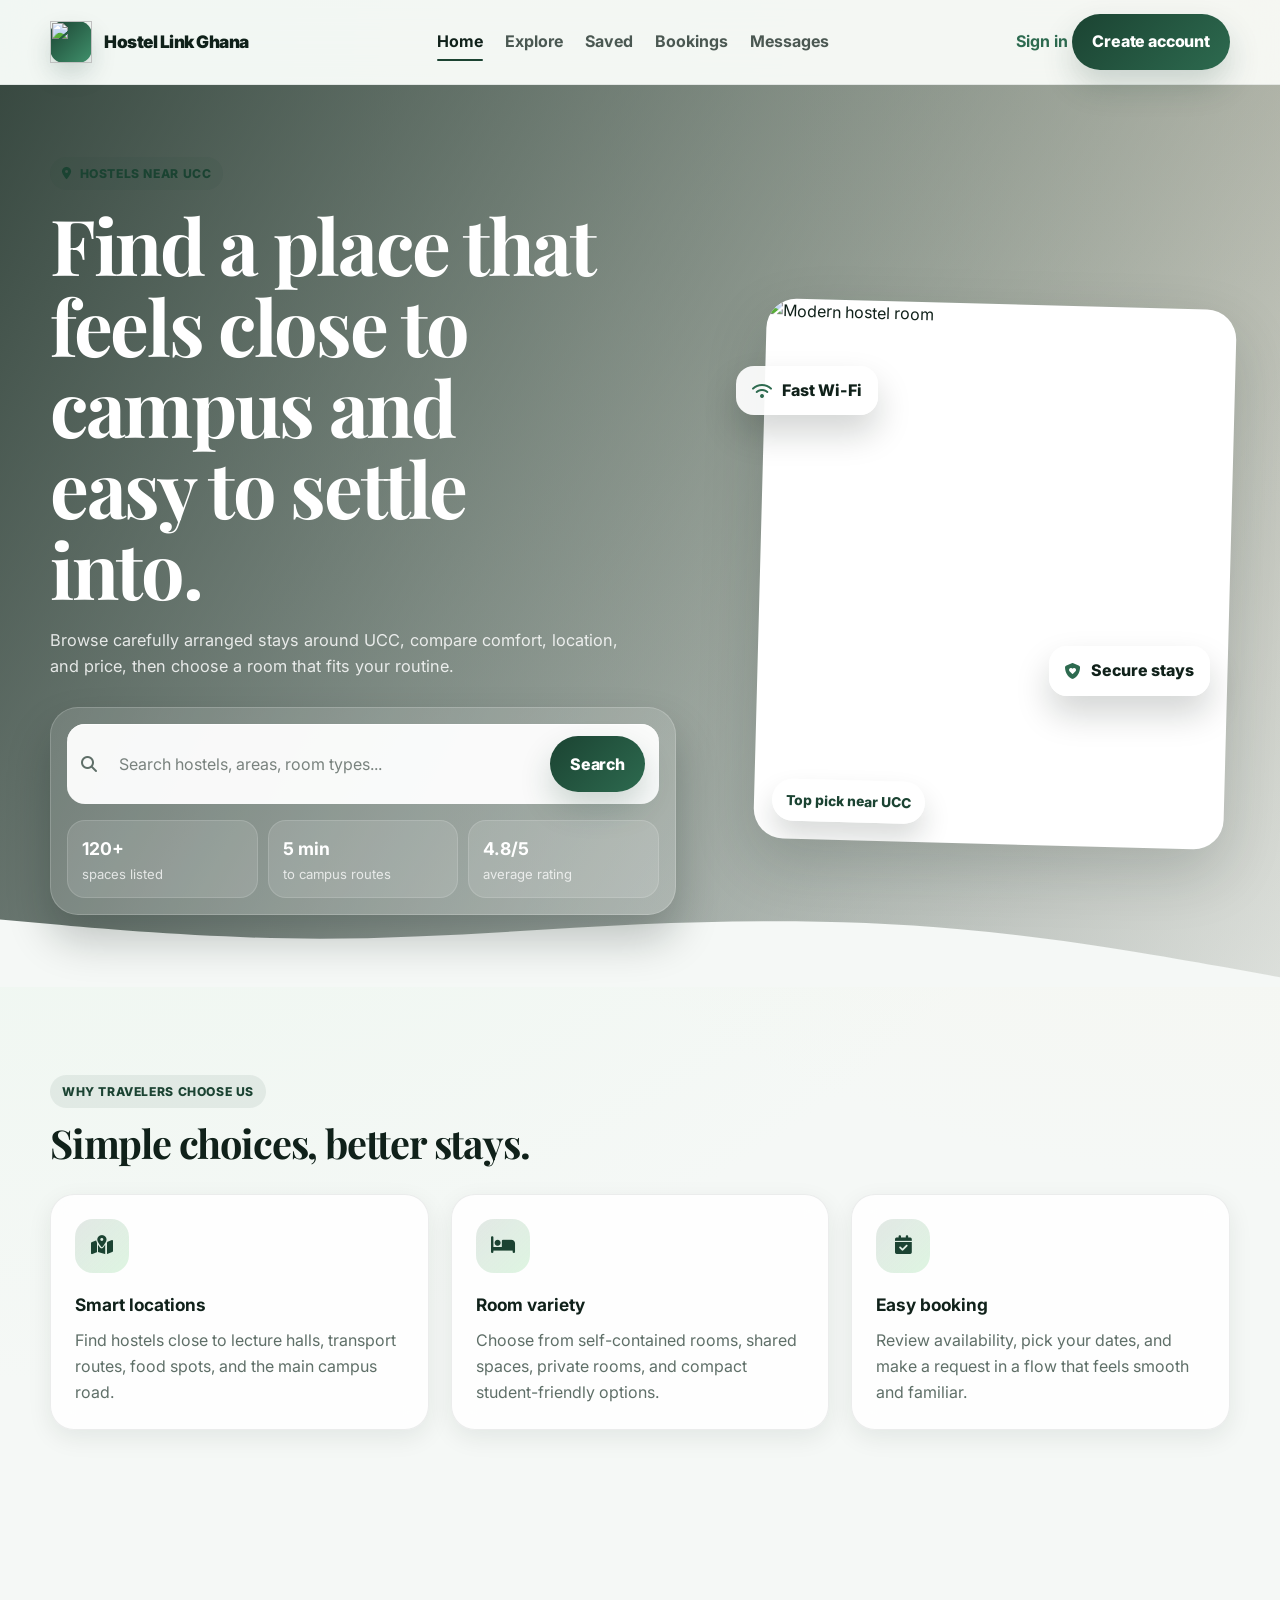
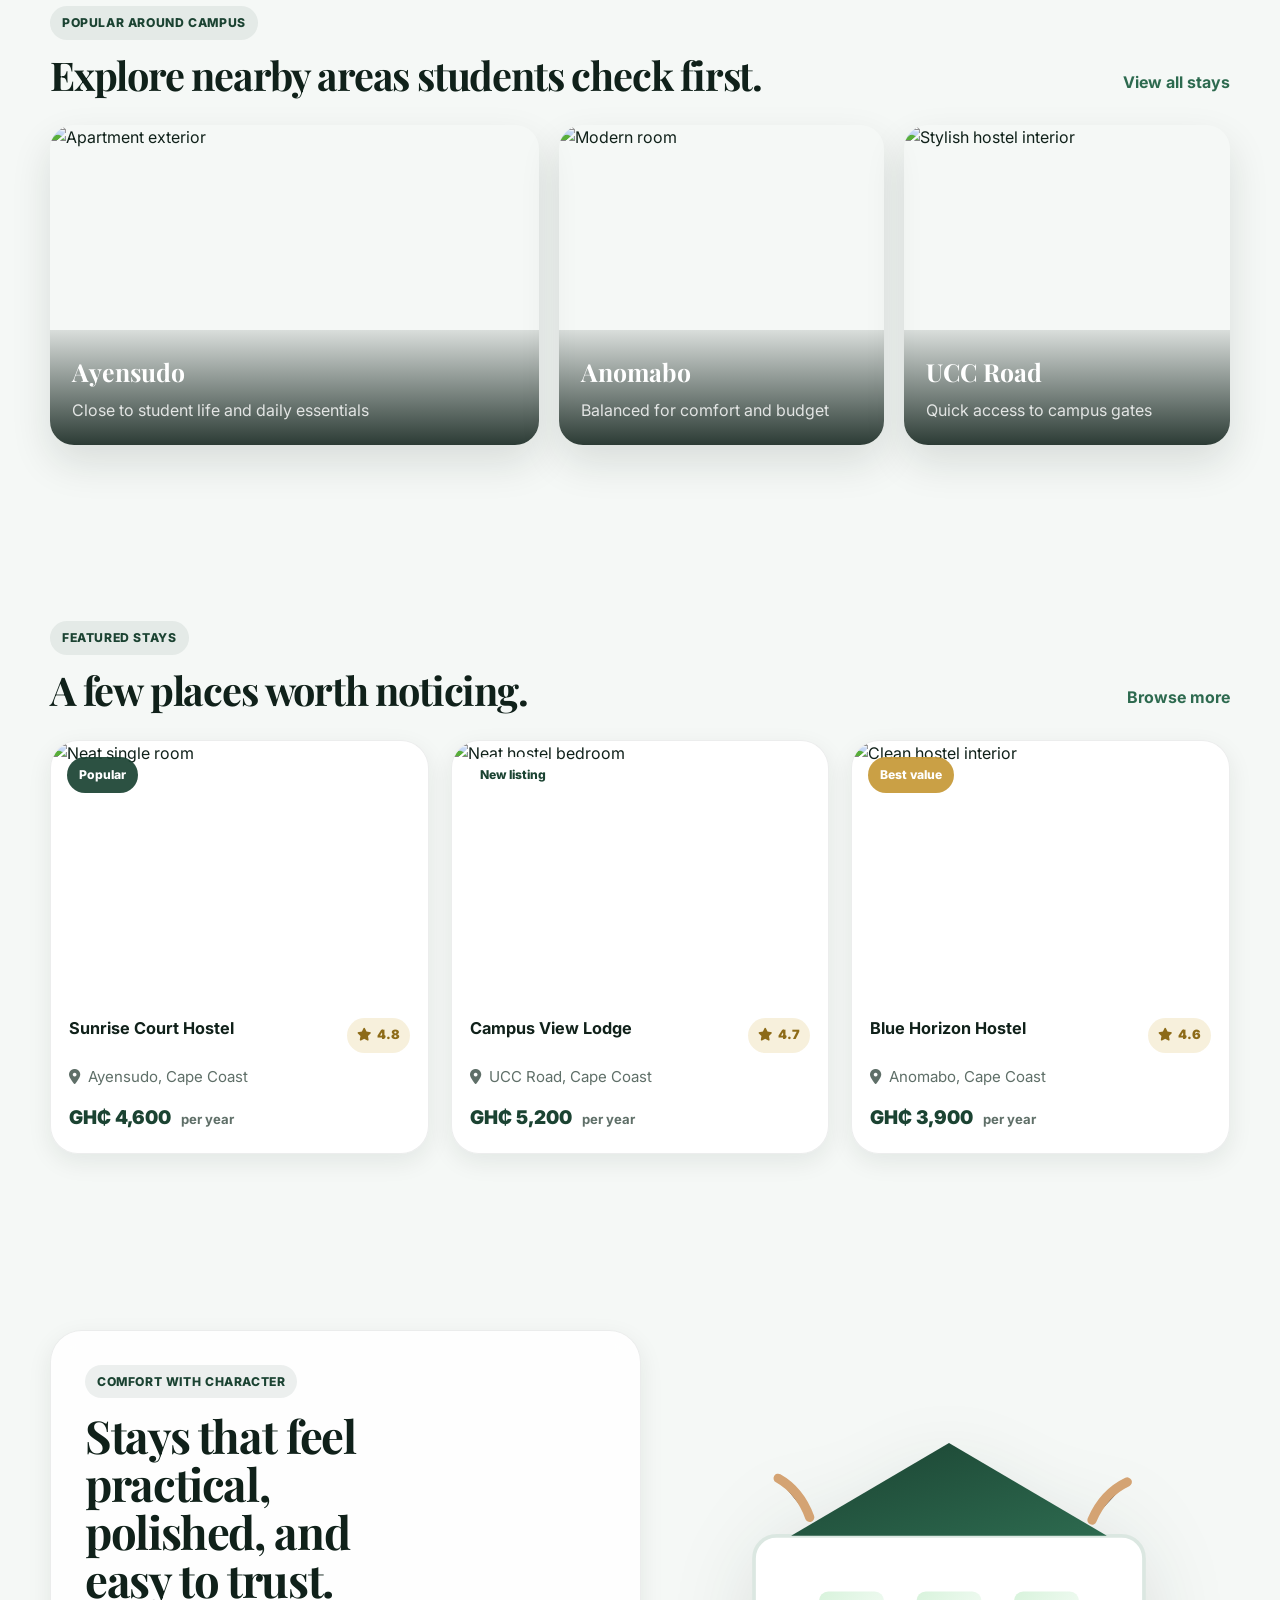
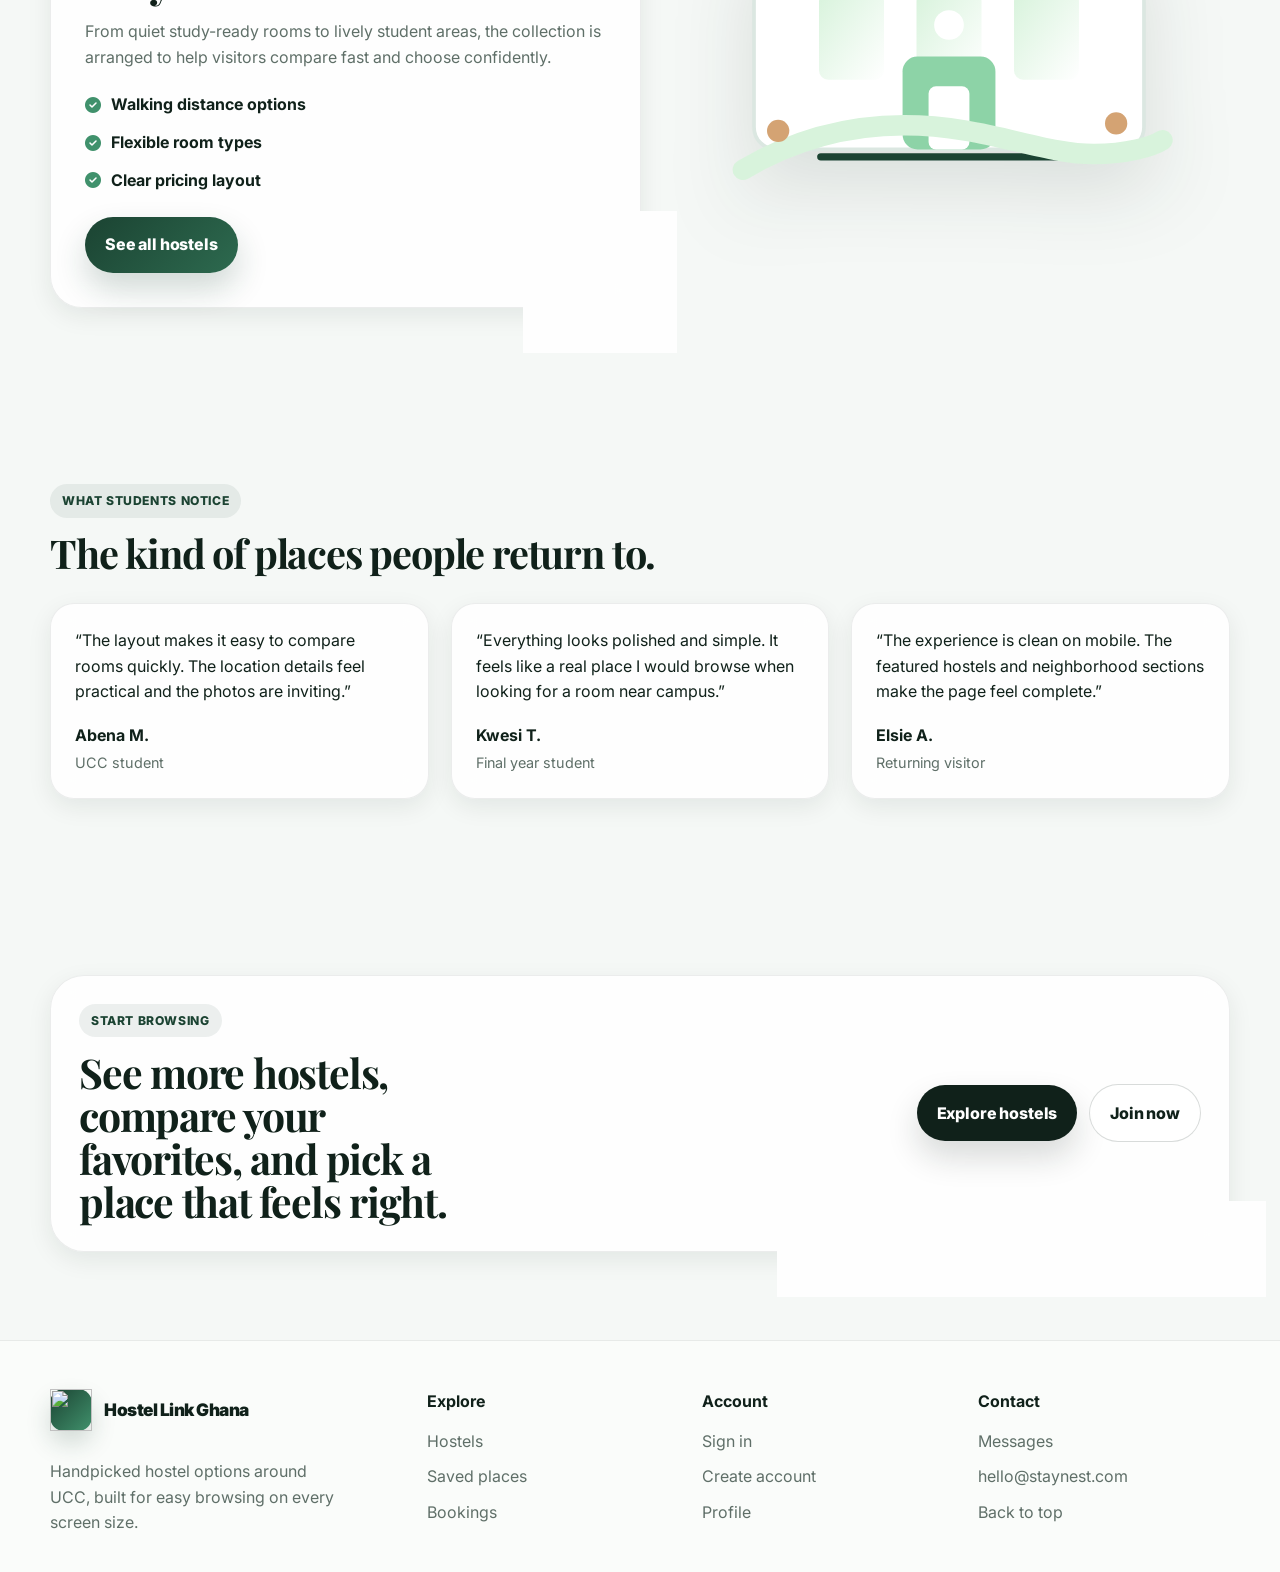
==== commit c4d503f6: "Update index.html" ====
--- a/index.html
+++ b/index.html
@@ -7,7 +7,7 @@
     name="description"
     content="Find comfortable hostels around UCC and nearby neighborhoods with a clean, modern booking experience."
   />
-  <title>StayNest | Hostels Around UCC</title>
+  <title>Hostel Link Ghana</title>
 
   <link rel="preconnect" href="https://fonts.googleapis.com">
   <link rel="preconnect" href="https://fonts.gstatic.com" crossorigin>
@@ -31,9 +31,9 @@
     <div class="container header-inner">
       <a href="index.html" class="brand" aria-label="StayNest home">
         <span class="brand-mark" aria-hidden="true">
-          <img src="assets/logo.svg" alt="" style="width: 100%; height: 100%; object-fit: contain; display: block;" />
+          <img src="logo.jpeg" alt="" style="width: 100%; height: 100%; object-fit: contain; display: block;" />
         </span>
-        <span class="brand-text">StayNest</span>
+        <span class="brand-text">Hostel Link Ghana</span>
       </a>
 
       <nav class="site-nav" aria-label="Primary navigation">
@@ -405,9 +405,9 @@
       <div>
         <a href="index.html" class="brand footer-brand">
           <span class="brand-mark" aria-hidden="true">
-            <img src="assets/logo.svg" alt="" style="width: 100%; height: 100%; object-fit: contain; display: block;" />
+            <img src="logo.jpeg" alt="" style="width: 100%; height: 100%; object-fit: contain; display: block;" />
           </span>
-          <span class="brand-text">StayNest</span>
+          <span class="brand-text">Hostel Link Ghana</span>
         </a>
         <p>Handpicked hostel options around UCC, built for easy browsing on every screen size.</p>
       </div>
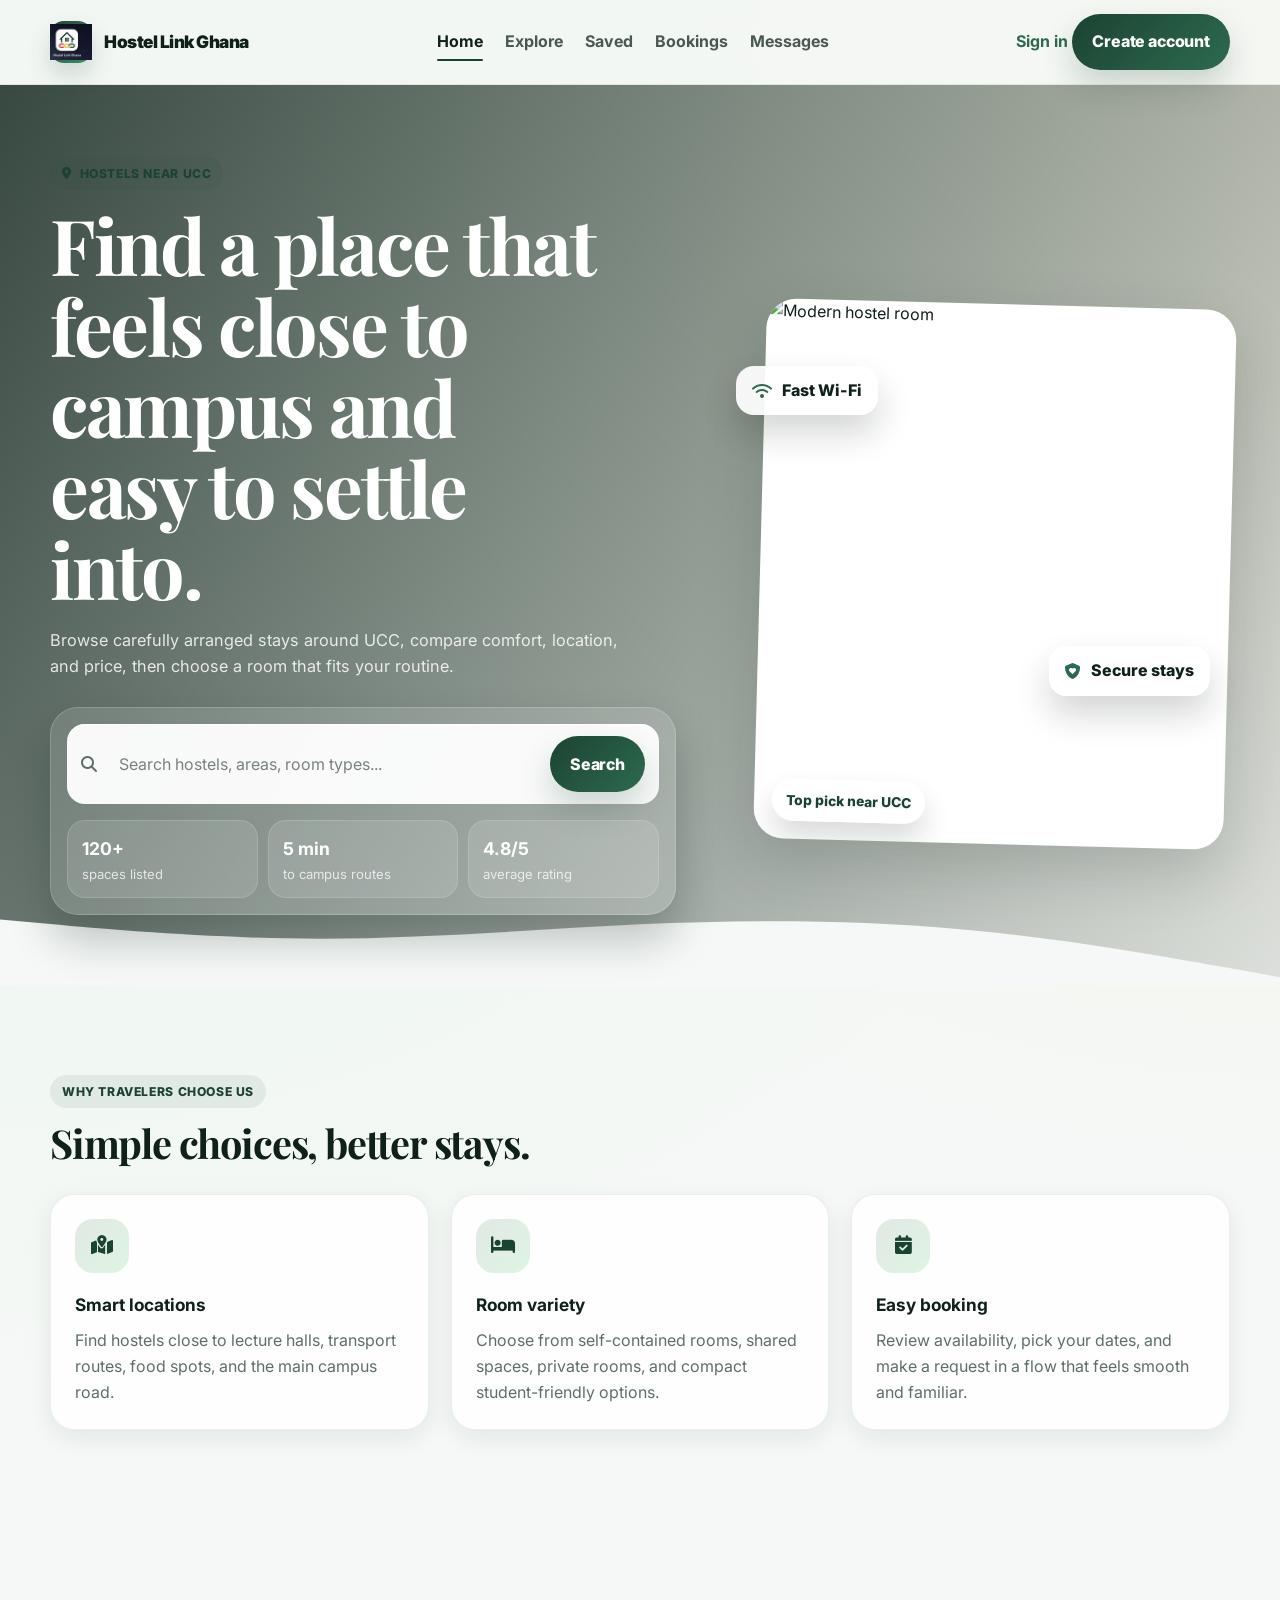
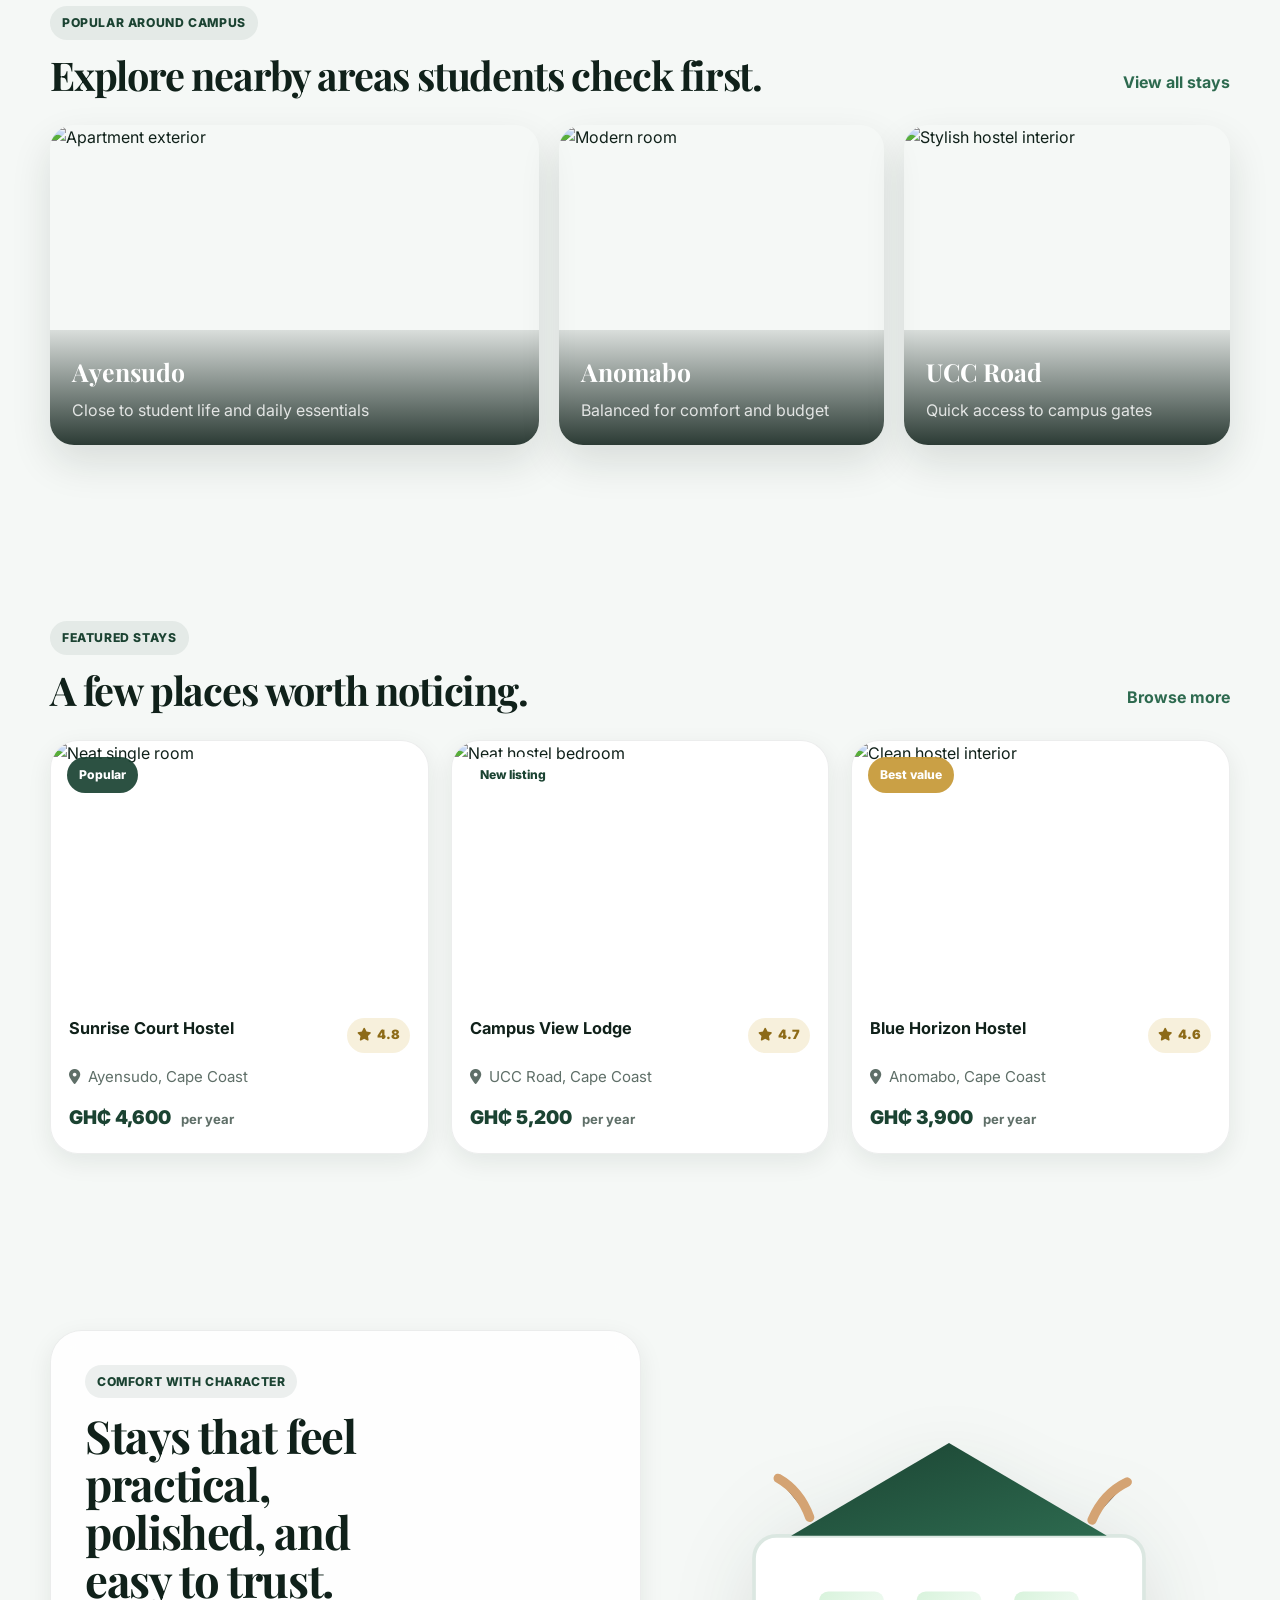
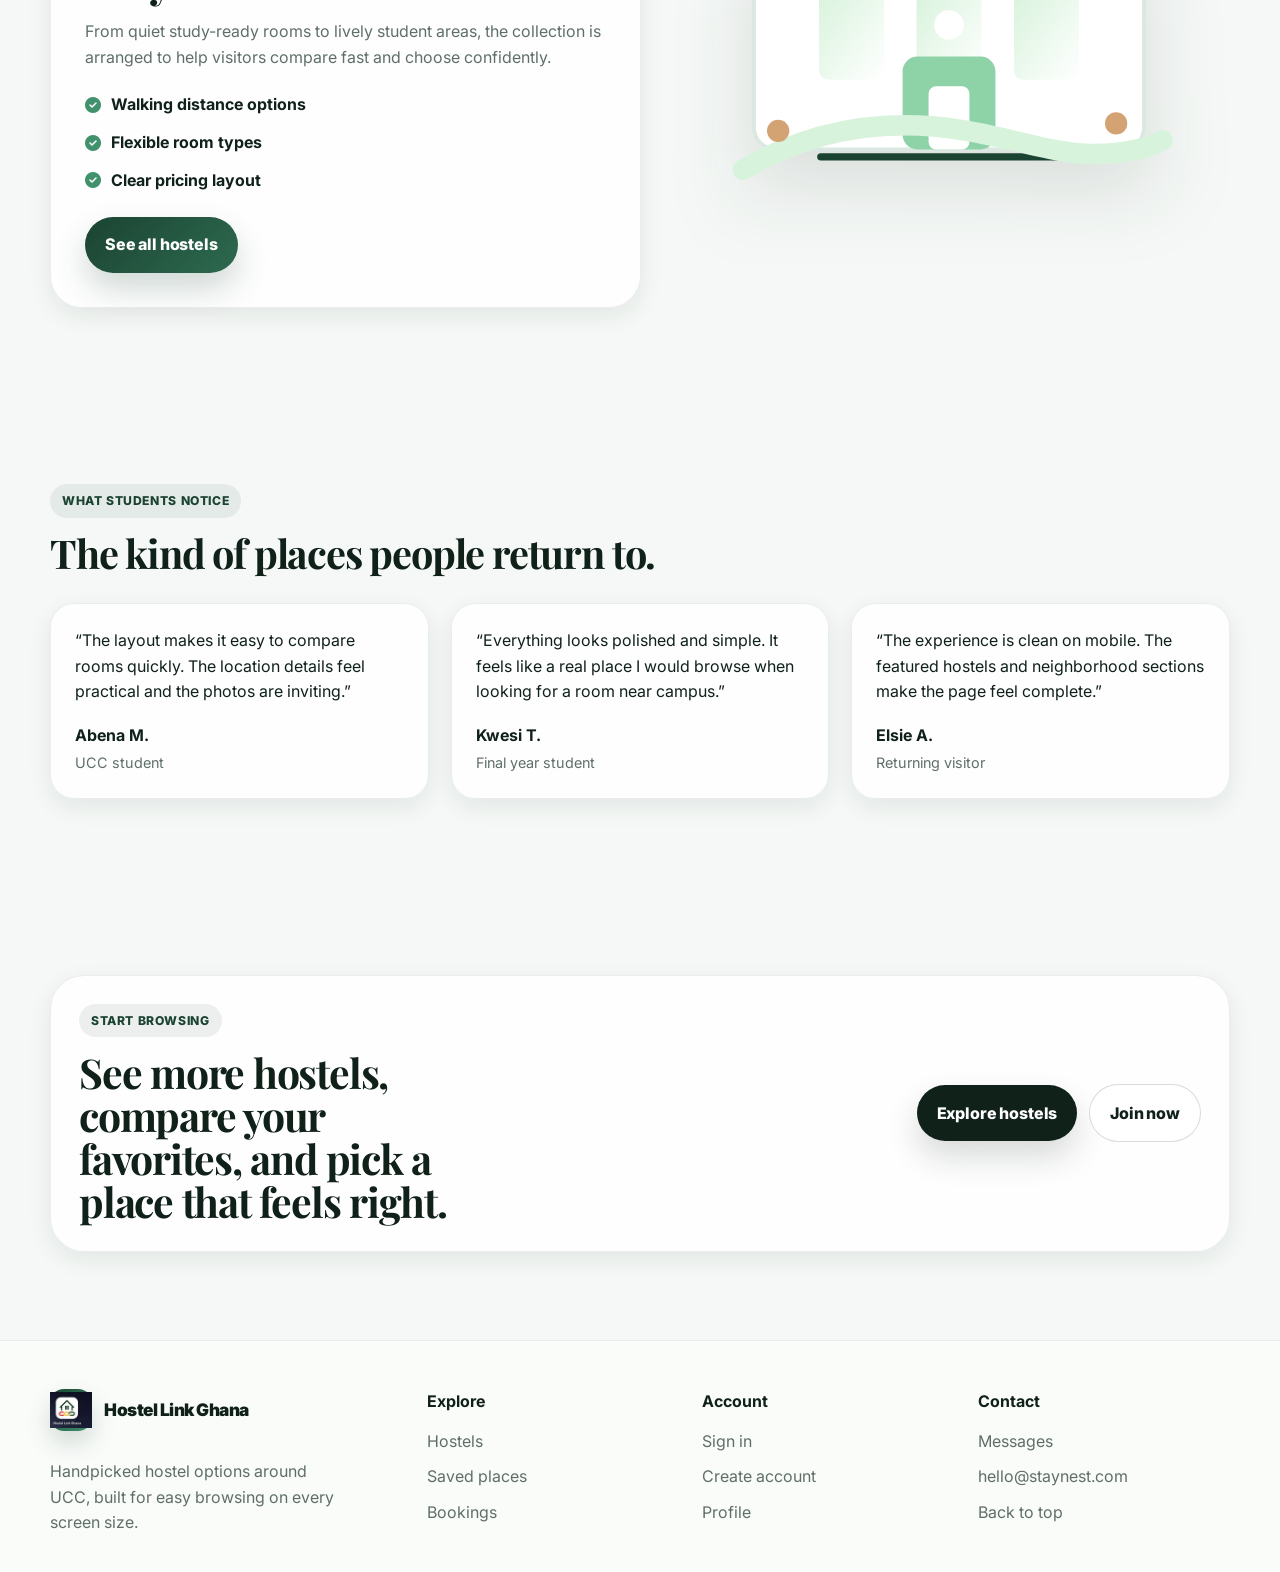
==== commit 28f426f2: "Update index.html" ====
--- a/index.html
+++ b/index.html
@@ -16,10 +16,12 @@
     rel="stylesheet"
   >
   <link rel="stylesheet" href="https://cdnjs.cloudflare.com/ajax/libs/font-awesome/6.5.0/css/all.min.css">
-<!-- Firebase -->
-<script src="https://www.gstatic.com/firebasejs/8.10.1/firebase-app.js"></script>
-<script src="https://www.gstatic.com/firebasejs/8.10.1/firebase-auth.js"></script>
-<script src="https://www.gstatic.com/firebasejs/8.10.1/firebase-firestore.js"></script>
+
+  <!-- Firebase -->
+  <script src="https://www.gstatic.com/firebasejs/8.10.1/firebase-app.js"></script>
+  <script src="https://www.gstatic.com/firebasejs/8.10.1/firebase-auth.js"></script>
+  <script src="https://www.gstatic.com/firebasejs/8.10.1/firebase-firestore.js"></script>
+
   <link rel="stylesheet" href="style.css" />
   <link rel="stylesheet" href="home.css" />
 </head>
@@ -29,14 +31,14 @@
 
   <header class="site-header">
     <div class="container header-inner">
-      <a href="index.html" class="brand" aria-label="StayNest home">
+      <a href="index.html" class="brand" aria-label="Hostel Link Ghana home">
         <span class="brand-mark" aria-hidden="true">
-          <img src="logo.jpeg" alt="" style="width: 100%; height: 100%; object-fit: contain; display: block;" />
+          <img class="brand-logo" src="logo.jpeg" alt="" />
         </span>
         <span class="brand-text">Hostel Link Ghana</span>
       </a>
 
-      <nav class="site-nav" aria-label="Primary navigation">
+      <nav class="site-nav" aria-label="Primary navigation" id="site-nav">
         <a href="index.html" class="active">Home</a>
         <a href="explore.html">Explore</a>
         <a href="saved.html">Saved</a>
@@ -44,53 +46,56 @@
         <a href="messages.html">Messages</a>
       </nav>
 
-      <div class="header-actions" data-header-actions>
-        <div class="header-guest-actions" data-guest-actions>
-          <a href="login.html" class="text-link">Sign in</a>
-          <a href="register.html" class="btn btn-primary">Create account</a>
-        </div>
-
-        <div class="header-user-actions" data-user-actions hidden>
-          <button
-            class="profile-trigger"
-            type="button"
-            aria-label="Open profile menu"
-            aria-expanded="false"
-            aria-controls="profile-menu"
-            data-profile-trigger
-          >
-            <span class="profile-avatar" data-profile-avatar>U</span>
-            <i class="fa-solid fa-chevron-down" aria-hidden="true"></i>
-          </button>
-
-          <div class="profile-dropdown" id="profile-menu" data-profile-dropdown hidden>
-            <div class="profile-dropdown-top">
-              <strong data-user-name>User Name</strong>
-              <span data-user-email>user@email.com</span>
-            </div>
-
-            <div class="profile-dropdown-links">
-              <a href="profile.html">
-                <i class="fa-regular fa-user"></i>
-                View profile
-              </a>
-              <a href="bookings.html">
-                <i class="fa-regular fa-calendar-check"></i>
-                My bookings
-              </a>
-            </div>
-
-            <button type="button" class="profile-logout" data-logout-btn>
-              <i class="fa-solid fa-right-from-bracket"></i>
-              Log out
+      <div class="header-controls">
+        <div class="header-actions" data-header-actions>
+          <div class="header-guest-actions" data-guest-actions>
+            <a href="login.html" class="text-link">Sign in</a>
+            <a href="register.html" class="btn btn-primary">Create account</a>
+          </div>
+
+          <div class="header-user-actions" data-user-actions hidden>
+            <button
+              class="profile-trigger"
+              type="button"
+              aria-label="Open profile menu"
+              aria-expanded="false"
+              aria-controls="profile-menu"
+              data-profile-trigger
+            >
+              <span class="profile-avatar" data-profile-avatar>U</span>
+              <span class="profile-trigger-name" data-user-name>Account</span>
+              <i class="fa-solid fa-chevron-down" aria-hidden="true"></i>
             </button>
-          </div>
-        </div>
-      </div>
-
-      <button class="menu-toggle" aria-label="Open menu" aria-expanded="false">
-        <i class="fa-solid fa-bars"></i>
-      </button>
+
+            <div class="profile-dropdown" id="profile-menu" data-profile-dropdown hidden>
+              <div class="profile-dropdown-top">
+                <strong data-user-name>User Name</strong>
+                <span data-user-email>user@email.com</span>
+              </div>
+
+              <div class="profile-dropdown-links">
+                <a href="profile.html">
+                  <i class="fa-regular fa-user"></i>
+                  View profile
+                </a>
+                <a href="bookings.html">
+                  <i class="fa-regular fa-calendar-check"></i>
+                  My bookings
+                </a>
+              </div>
+
+              <button type="button" class="profile-logout" data-logout-btn>
+                <i class="fa-solid fa-right-from-bracket"></i>
+                Log out
+              </button>
+            </div>
+          </div>
+        </div>
+
+        <button class="menu-toggle" type="button" aria-label="Open menu" aria-expanded="false" aria-controls="site-nav">
+          <i class="fa-solid fa-bars"></i>
+        </button>
+      </div>
     </div>
   </header>
 
@@ -405,7 +410,7 @@
       <div>
         <a href="index.html" class="brand footer-brand">
           <span class="brand-mark" aria-hidden="true">
-            <img src="logo.jpeg" alt="" style="width: 100%; height: 100%; object-fit: contain; display: block;" />
+            <img class="brand-logo" src="logo.jpeg" alt="" />
           </span>
           <span class="brand-text">Hostel Link Ghana</span>
         </a>
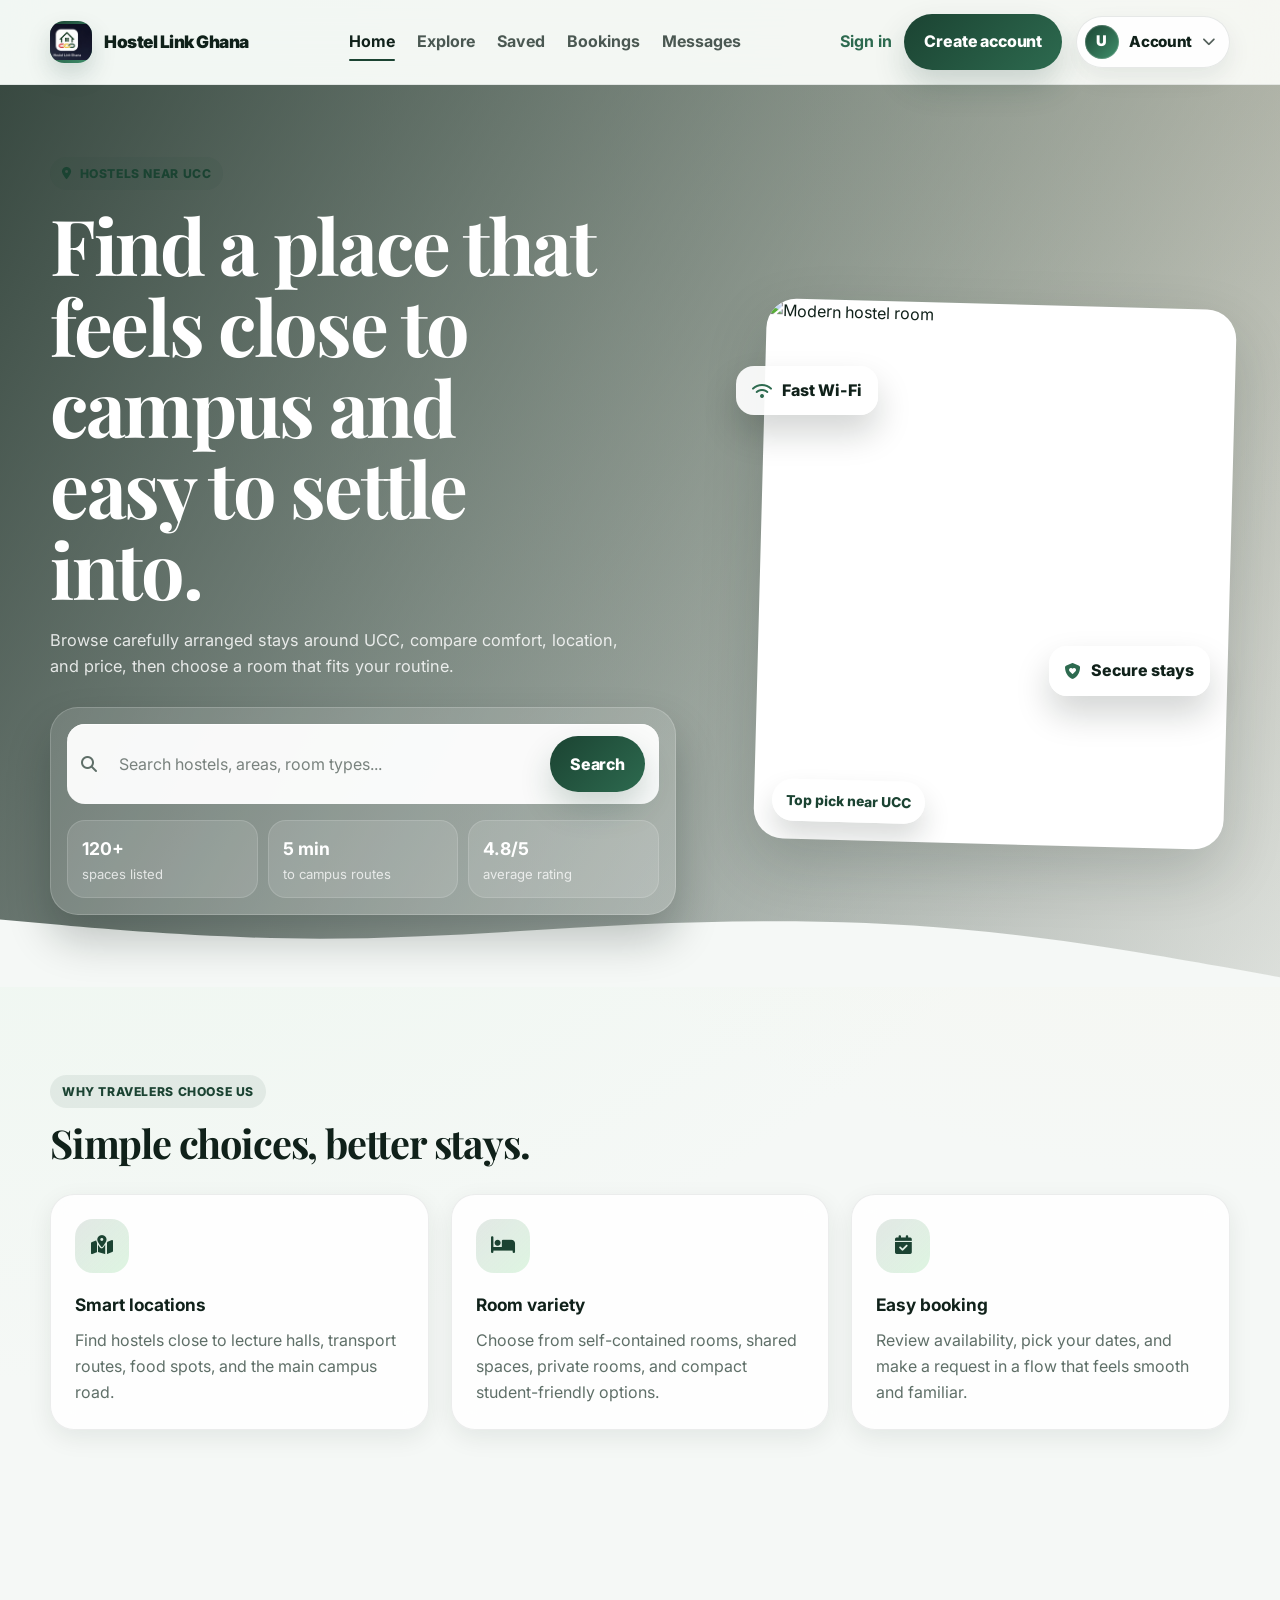
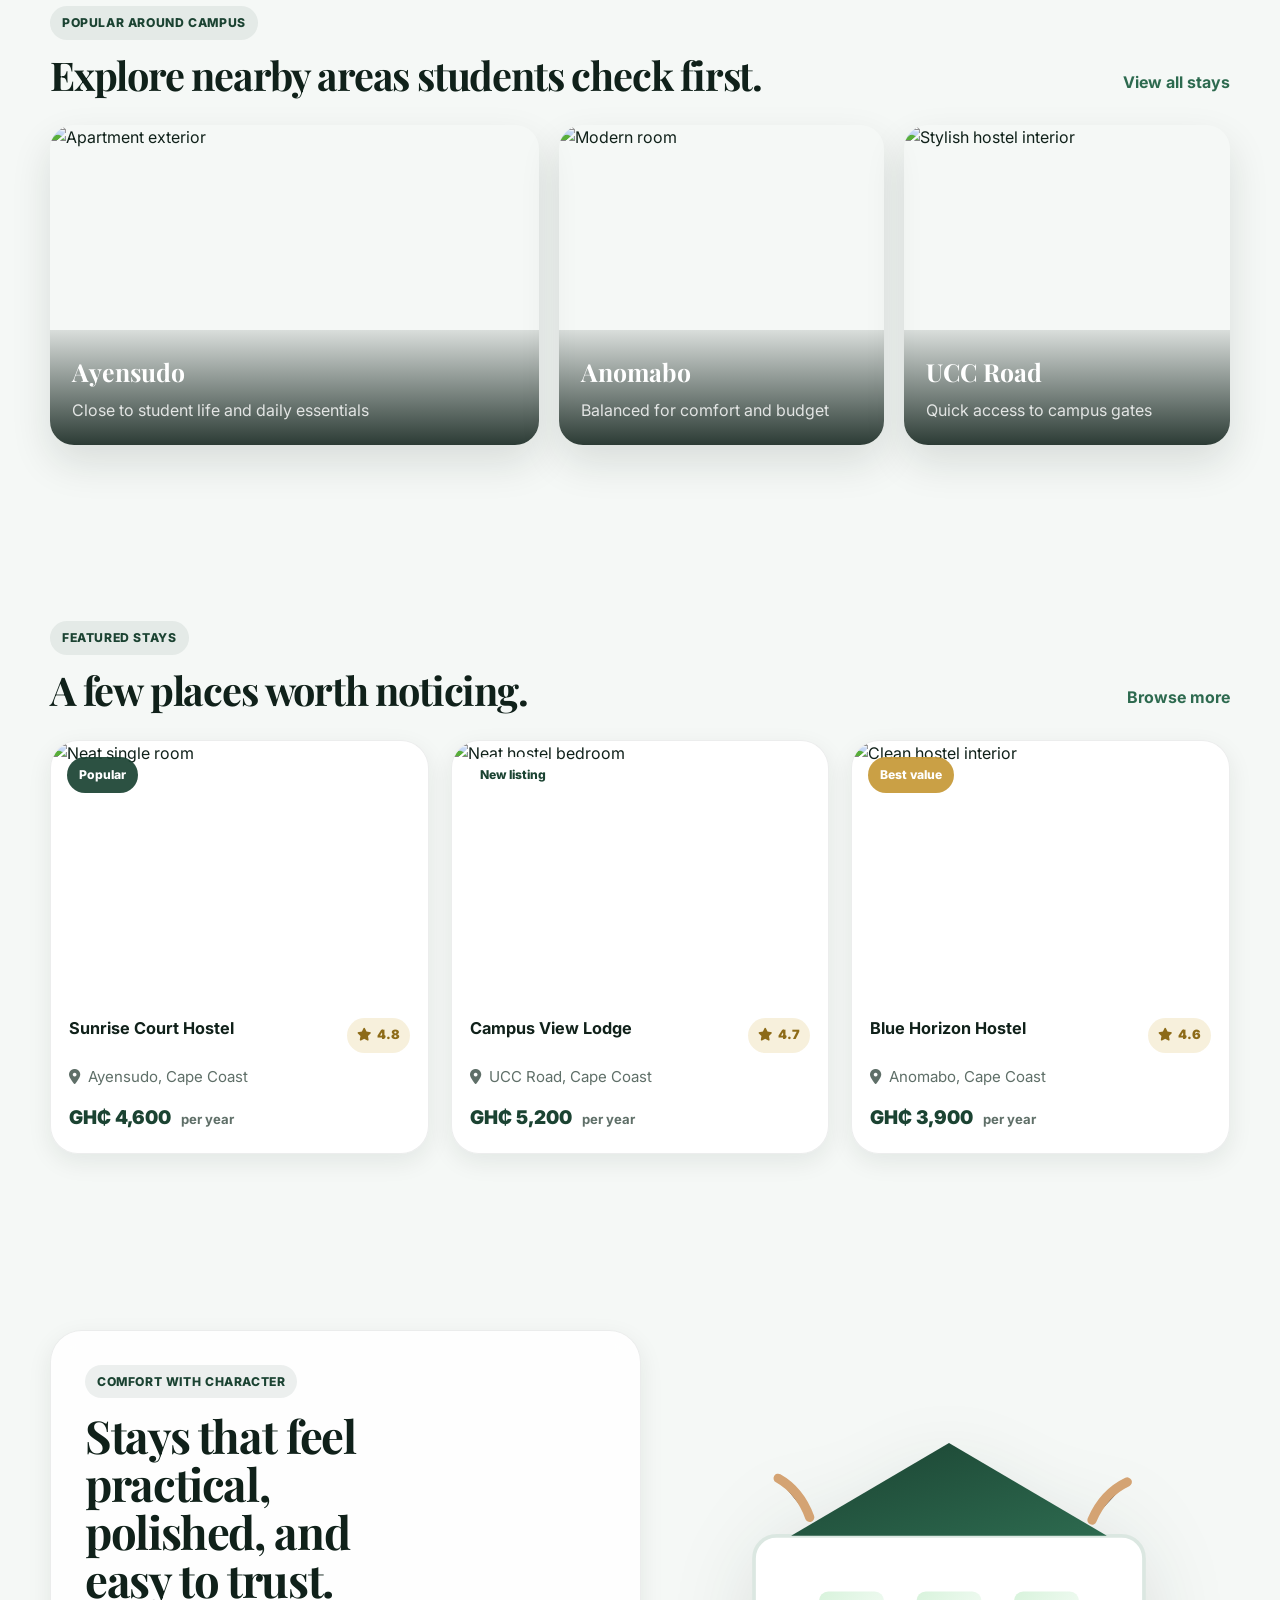
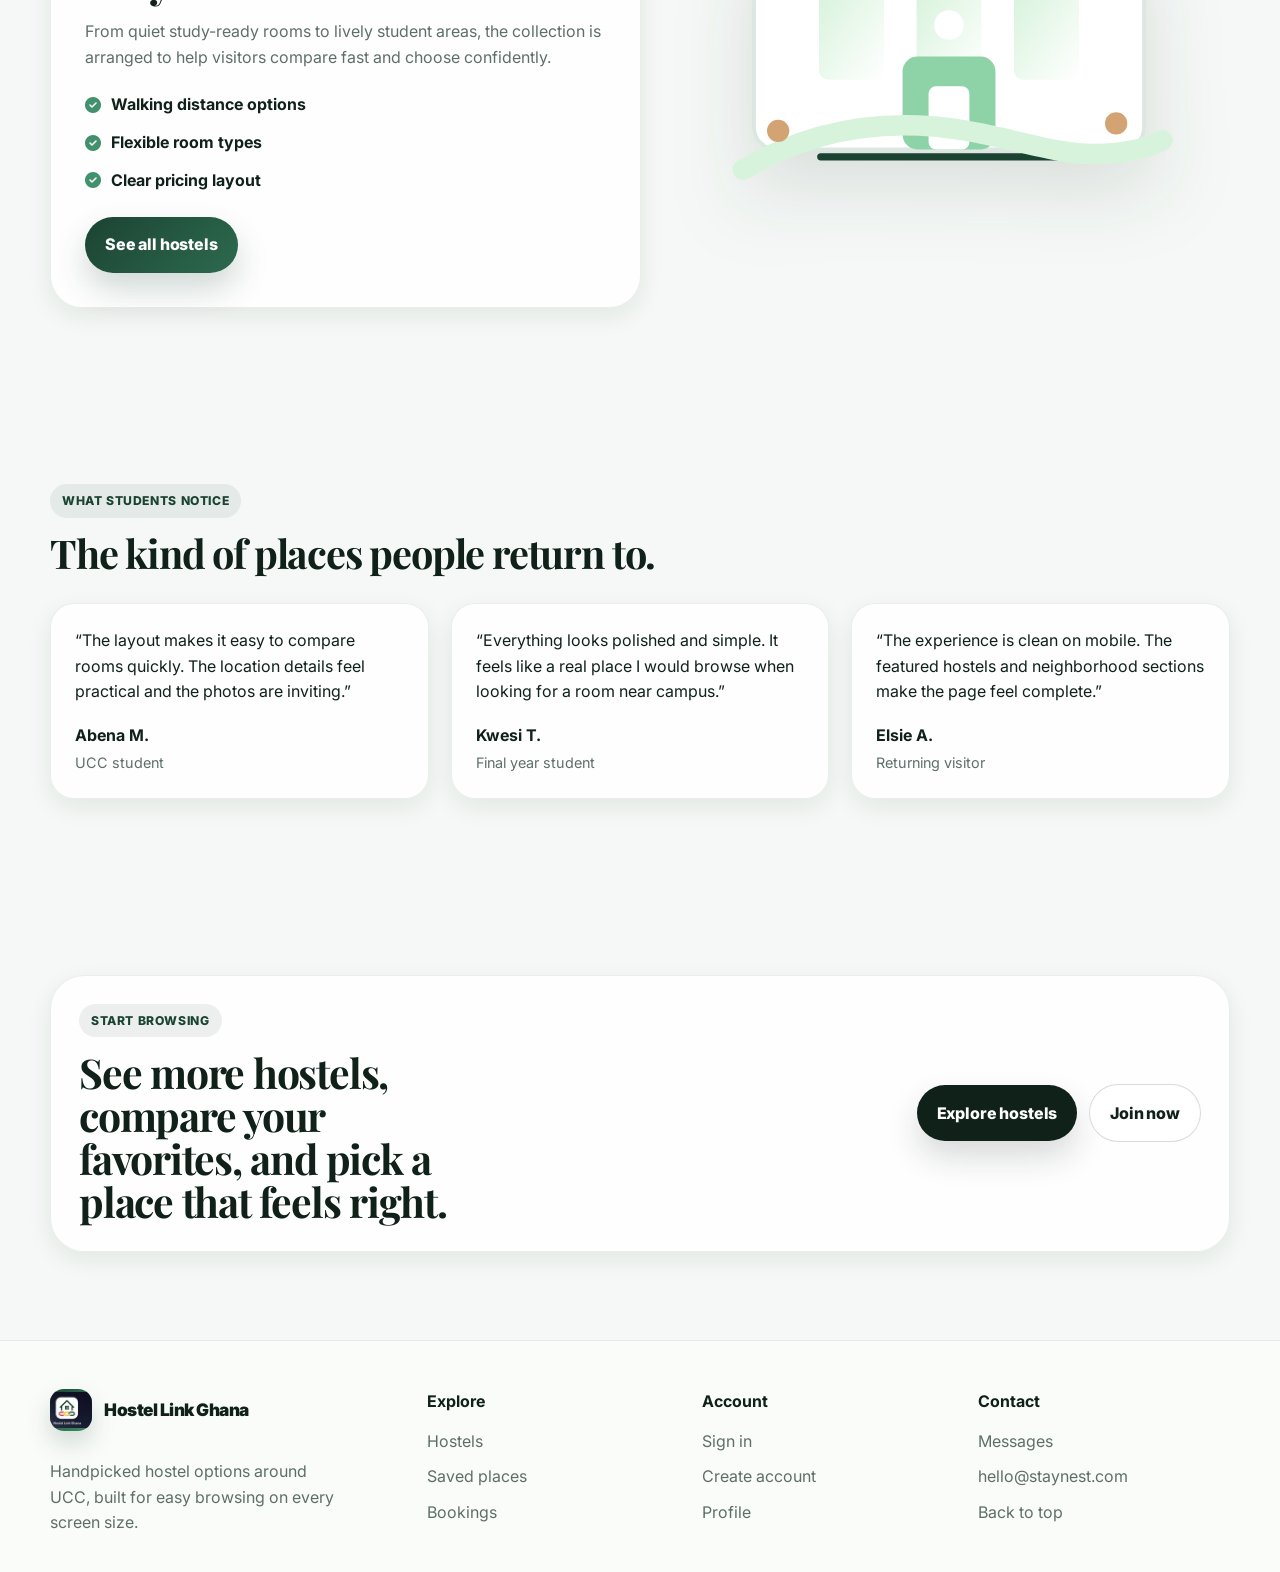
==== commit 5ea16a3c: "Update index.html" ====
--- a/index.html
+++ b/index.html
@@ -46,29 +46,28 @@
         <a href="messages.html">Messages</a>
       </nav>
 
-      <div class="header-controls">
-        <div class="header-actions" data-header-actions>
-          <div class="header-guest-actions" data-guest-actions>
-            <a href="login.html" class="text-link">Sign in</a>
-            <a href="register.html" class="btn btn-primary">Create account</a>
-          </div>
-
-          <div class="header-user-actions" data-user-actions hidden>
-            <button
-              class="profile-trigger"
-              type="button"
-              aria-label="Open profile menu"
-              aria-expanded="false"
-              aria-controls="profile-menu"
-              data-profile-trigger
-            >
-              <span class="profile-avatar" data-profile-avatar>U</span>
-              <span class="profile-trigger-name" data-user-name>Account</span>
-              <i class="fa-solid fa-chevron-down" aria-hidden="true"></i>
-            </button>
-
-            <div class="profile-dropdown" id="profile-menu" data-profile-dropdown hidden>
-              <div class="profile-dropdown-top">
+<div class="header-actions" data-header-actions>
+  <div class="header-guest-actions" data-guest-actions>
+    <a href="login.html" class="text-link">Sign in</a>
+    <a href="register.html" class="btn btn-primary">Create account</a>
+  </div>
+
+  <div class="header-user-actions" data-user-actions hidden>
+    <button
+      class="profile-trigger"
+      type="button"
+      aria-label="Open profile menu"
+      aria-expanded="false"
+      aria-controls="profile-menu"
+      data-profile-trigger
+    >
+      <span class="profile-avatar" data-profile-avatar>U</span>
+      <span class="profile-trigger-name" data-user-name>Account</span>
+      <i class="fa-solid fa-chevron-down" aria-hidden="true"></i>
+    </button>
+
+    <div class="profile-dropdown" id="profile-menu" data-profile-dropdown hidden>
+     <div class="profile-dropdown-top">
                 <strong data-user-name>User Name</strong>
                 <span data-user-email>user@email.com</span>
               </div>
--- a/style.css
+++ b/style.css
@@ -1,12 +1,14 @@
 /*
-  StayNest shared styles
-  Base system for all pages
+  Hostel Link Ghana
+  Shared styles + polished responsive header/menu/profile UI
 */
 
 :root {
   --bg: #f5f8f6;
   --surface: #ffffff;
   --surface-2: #eef5f0;
+  --surface-3: rgba(255, 255, 255, 0.92);
+
   --text: #10211a;
   --text-muted: #5f6f68;
   --line: rgba(16, 33, 26, 0.10);
@@ -76,6 +78,11 @@
   cursor: pointer;
 }
 
+:focus-visible {
+  outline: 3px solid rgba(27, 67, 50, 0.28);
+  outline-offset: 3px;
+}
+
 ::selection {
   background: rgba(27, 67, 50, 0.16);
 }
@@ -150,7 +157,13 @@
   padding: 0.95rem 1.25rem;
   font-weight: 800;
   letter-spacing: -0.01em;
-  transition: transform 0.18s ease, box-shadow 0.18s ease, background 0.18s ease, color 0.18s ease, border-color 0.18s ease;
+  transition:
+    transform 0.18s ease,
+    box-shadow 0.18s ease,
+    background 0.18s ease,
+    color 0.18s ease,
+    border-color 0.18s ease,
+    opacity 0.18s ease;
   white-space: nowrap;
 }
 
@@ -193,6 +206,7 @@
   color: #fff;
   padding: 12px 16px;
   border-radius: 999px;
+  box-shadow: var(--shadow-sm);
 }
 
 .skip-link:focus {
@@ -222,6 +236,7 @@
 }
 
 .header-inner {
+  position: relative;
   min-height: var(--header-h);
   display: flex;
   align-items: center;
@@ -235,6 +250,7 @@
   gap: 12px;
   font-weight: 900;
   letter-spacing: -0.03em;
+  min-width: 0;
 }
 
 .brand-mark {
@@ -247,10 +263,19 @@
   background: linear-gradient(135deg, var(--green), var(--green-3));
   color: #fff;
   box-shadow: 0 12px 24px rgba(27, 67, 50, 0.18);
+  overflow: hidden;
+  flex: none;
+}
+
+.brand-logo {
+  width: 100%;
+  height: 100%;
+  object-fit: contain;
 }
 
 .brand-text {
   font-size: 1.08rem;
+  line-height: 1.15;
 }
 
 .site-nav {
@@ -264,6 +289,7 @@
   font-weight: 700;
   position: relative;
   padding: 6px 0;
+  transition: color 0.18s ease;
 }
 
 .site-nav a::after {
@@ -290,21 +316,202 @@
   transform: scaleX(1);
 }
 
+.header-controls {
+  display: flex;
+  align-items: center;
+  gap: 10px;
+  margin-left: auto;
+}
+
 .header-actions {
   display: flex;
   align-items: center;
   gap: 14px;
 }
 
+.header-guest-actions {
+  display: flex;
+  align-items: center;
+  gap: 12px;
+}
+
+.header-user-actions {
+  position: relative;
+  display: flex;
+  align-items: center;
+}
+
+.profile-trigger {
+  display: inline-flex;
+  align-items: center;
+  gap: 10px;
+  min-height: 48px;
+  padding: 8px 14px 8px 8px;
+  border: 1px solid rgba(16, 33, 26, 0.10);
+  border-radius: 999px;
+  background: rgba(255, 255, 255, 0.92);
+  color: var(--text);
+  box-shadow: 0 10px 24px rgba(16, 33, 26, 0.08);
+  transition:
+    transform 0.18s ease,
+    box-shadow 0.18s ease,
+    background 0.18s ease,
+    border-color 0.18s ease;
+}
+
+.profile-trigger:hover {
+  transform: translateY(-1px);
+  border-color: rgba(27, 67, 50, 0.18);
+  box-shadow: 0 16px 30px rgba(16, 33, 26, 0.12);
+}
+
+.profile-avatar {
+  width: 34px;
+  height: 34px;
+  border-radius: 999px;
+  display: inline-flex;
+  align-items: center;
+  justify-content: center;
+  flex: none;
+  background: linear-gradient(135deg, var(--green), var(--green-3));
+  color: #fff;
+  font-size: 0.92rem;
+  font-weight: 900;
+  letter-spacing: 0.02em;
+  box-shadow: inset 0 0 0 1px rgba(255, 255, 255, 0.18);
+}
+
+.profile-trigger-name {
+  font-weight: 800;
+  letter-spacing: -0.02em;
+  font-size: 0.95rem;
+}
+
+.profile-trigger i {
+  font-size: 0.84rem;
+  color: rgba(16, 33, 26, 0.72);
+  transition: transform 0.2s ease;
+}
+
+.profile-trigger[aria-expanded="true"] i {
+  transform: rotate(180deg);
+}
+
+.profile-dropdown {
+  position: absolute;
+  top: calc(100% + 12px);
+  right: 0;
+  width: min(340px, calc(100vw - 24px));
+  padding: 14px;
+  border-radius: 24px;
+  background: rgba(255, 255, 255, 0.98);
+  border: 1px solid rgba(16, 33, 26, 0.10);
+  box-shadow: 0 24px 60px rgba(16, 33, 26, 0.18);
+  backdrop-filter: blur(18px);
+  -webkit-backdrop-filter: blur(18px);
+  z-index: 1200;
+}
+
+.profile-dropdown-top {
+  display: grid;
+  gap: 3px;
+  padding: 6px 6px 12px;
+  margin-bottom: 10px;
+  border-bottom: 1px solid rgba(16, 33, 26, 0.08);
+}
+
+.profile-dropdown-top strong {
+  font-size: 1rem;
+  line-height: 1.2;
+}
+
+.profile-dropdown-top span {
+  color: var(--text-muted);
+  font-size: 0.88rem;
+  word-break: break-word;
+}
+
+.profile-dropdown-links {
+  display: grid;
+  gap: 8px;
+  margin-bottom: 12px;
+}
+
+.profile-dropdown-links a,
+.profile-logout {
+  width: 100%;
+  display: inline-flex;
+  align-items: center;
+  gap: 10px;
+  min-height: 46px;
+  padding: 12px 14px;
+  border: 0;
+  border-radius: 16px;
+  font-weight: 800;
+  text-align: left;
+  transition:
+    transform 0.18s ease,
+    background 0.18s ease,
+    color 0.18s ease,
+    box-shadow 0.18s ease;
+}
+
+.profile-dropdown-links a {
+  color: var(--text);
+  background: rgba(27, 67, 50, 0.05);
+}
+
+.profile-dropdown-links a:hover {
+  background: rgba(27, 67, 50, 0.10);
+  transform: translateY(-1px);
+}
+
+.profile-dropdown-links a i {
+  width: 18px;
+  text-align: center;
+  color: var(--green-2);
+}
+
+.profile-logout {
+  justify-content: center;
+  color: #fff;
+  background: linear-gradient(135deg, #b84545, var(--danger));
+  box-shadow: 0 14px 30px rgba(201, 75, 75, 0.18);
+}
+
+.profile-logout:hover {
+  transform: translateY(-1px);
+  box-shadow: 0 18px 34px rgba(201, 75, 75, 0.22);
+}
+
 .menu-toggle {
   display: none;
-  width: 46px;
-  height: 46px;
-  border-radius: 14px;
-  border: 1px solid rgba(16, 33, 26, 0.12);
-  background: rgba(255, 255, 255, 0.9);
+  align-items: center;
+  justify-content: center;
+  width: 48px;
+  height: 48px;
+  border-radius: 16px;
+  border: 1px solid rgba(16, 33, 26, 0.10);
+  background: rgba(255, 255, 255, 0.92);
   color: var(--text);
-  box-shadow: var(--shadow-sm);
+  box-shadow: 0 12px 28px rgba(16, 33, 26, 0.10);
+  transition:
+    transform 0.18s ease,
+    box-shadow 0.18s ease,
+    background 0.18s ease;
+}
+
+.menu-toggle i {
+  font-size: 1.12rem;
+}
+
+.menu-toggle:hover {
+  transform: translateY(-1px);
+  box-shadow: 0 16px 34px rgba(16, 33, 26, 0.13);
+}
+
+.menu-toggle:active {
+  transform: translateY(0);
 }
 
 .hero-section {
@@ -838,6 +1045,7 @@
   transform: translateX(2px);
 }
 
+/* Header menus on tablet/mobile */
 @media (max-width: 1100px) {
   .site-nav {
     gap: 16px;
@@ -881,47 +1089,45 @@
   }
 }
 
-.header-inner {
-  position: relative;
-}
-
 @media (max-width: 900px) {
   .header-inner {
     flex-wrap: wrap;
     align-items: center;
   }
 
+  .header-controls {
+    margin-left: auto;
+    gap: 8px;
+  }
+
   .menu-toggle {
     display: inline-flex;
-    margin-left: auto;
     z-index: 1002;
   }
 
-  .site-nav,
-  .header-actions {
+  .site-nav {
     display: none;
     width: 100%;
   }
 
-  .site-nav.open,
-  .header-actions.open {
+  .site-nav.open {
     display: flex;
-  }
-
-  .site-nav.open {
-    order: 3;
+    position: absolute;
+    left: 0;
+    right: 0;
+    top: calc(100% + 10px);
     flex-direction: column;
     gap: 0;
-    margin-top: 12px;
-    padding: 10px;
-    border-radius: 22px;
-    background: rgba(255, 255, 255, 0.96);
+    padding: 12px;
+    border-radius: 24px;
+    background: rgba(255, 255, 255, 0.97);
     border: 1px solid rgba(16, 33, 26, 0.10);
-    box-shadow: var(--shadow-md);
+    box-shadow: var(--shadow-lg);
+    z-index: 1100;
   }
 
   .site-nav.open a {
-    padding: 14px 12px;
+    padding: 14px 14px;
     border-radius: 14px;
   }
 
@@ -934,16 +1140,26 @@
     background: rgba(27, 67, 50, 0.06);
   }
 
+  .header-actions {
+    display: flex;
+    align-items: center;
+    gap: 10px;
+  }
+
   .header-actions.open {
-    order: 4;
-    margin-top: 10px;
-    padding: 10px;
+    display: flex;
+    position: absolute;
+    right: 0;
+    top: calc(100% + 10px);
+    width: min(360px, calc(100vw - 24px));
+    padding: 12px;
+    border-radius: 24px;
+    background: rgba(255, 255, 255, 0.97);
+    border: 1px solid rgba(16, 33, 26, 0.10);
+    box-shadow: var(--shadow-lg);
+    z-index: 1100;
     flex-direction: column;
     align-items: stretch;
-    border-radius: 22px;
-    background: rgba(255, 255, 255, 0.96);
-    border: 1px solid rgba(16, 33, 26, 0.10);
-    box-shadow: var(--shadow-md);
   }
 
   .header-actions.open .btn,
@@ -951,7 +1167,12 @@
     width: 100%;
     justify-content: center;
   }
-}
+
+  .header-guest-actions {
+    flex-wrap: wrap;
+  }
+}
+
 @media (max-width: 640px) {
   :root {
     --header-h: 74px;
@@ -971,6 +1192,39 @@
     font-size: 1rem;
   }
 
+  .header-controls {
+    gap: 8px;
+  }
+
+  .profile-trigger {
+    min-height: 46px;
+    padding: 7px 10px 7px 7px;
+    gap: 8px;
+  }
+
+  .profile-trigger-name {
+    display: none;
+  }
+
+  .profile-avatar {
+    width: 34px;
+    height: 34px;
+  }
+
+  .profile-dropdown {
+    width: min(348px, calc(100vw - 16px));
+    right: 0;
+    left: auto;
+    padding: 12px;
+    border-radius: 22px;
+  }
+
+  .menu-toggle {
+    width: 46px;
+    height: 46px;
+    border-radius: 14px;
+  }
+
   .hero-section {
     padding: 42px 0 52px;
   }
@@ -991,6 +1245,13 @@
   .hero-search {
     padding: 10px 12px;
     border-radius: 16px;
+    grid-template-columns: 20px 1fr;
+  }
+
+  .hero-search .btn {
+    grid-column: 1 / -1;
+    width: 100%;
+    margin-top: 4px;
   }
 
   .hero-floating {
@@ -1020,24 +1281,24 @@
     height: 360px;
   }
 
-.hero-mini-stats {
-  grid-template-columns: repeat(3, minmax(0, 1fr));
-  gap: 8px;
-}
-
-.hero-mini-stats > div {
-  padding: 10px 8px;
-  text-align: center;
-}
-
-.hero-mini-stats strong {
-  font-size: 0.92rem;
-}
-
-.hero-mini-stats span {
-  font-size: 0.68rem;
-  line-height: 1.25;
-}
+  .hero-mini-stats {
+    grid-template-columns: repeat(3, minmax(0, 1fr));
+    gap: 8px;
+  }
+
+  .hero-mini-stats > div {
+    padding: 10px 8px;
+    text-align: center;
+  }
+
+  .hero-mini-stats strong {
+    font-size: 0.92rem;
+  }
+
+  .hero-mini-stats span {
+    font-size: 0.68rem;
+    line-height: 1.25;
+  }
 
   .feature-card,
   .testimonial-card,
@@ -1047,79 +1308,79 @@
     border-radius: 22px;
   }
 
-.feature-grid {
-  grid-template-columns: repeat(3, minmax(0, 1fr));
-  gap: 10px;
-}
-
-.feature-card {
-  padding: 16px 12px;
-  text-align: center;
-}
-
-.feature-card p {
-  display: none;
-}
-
-.feature-icon {
-  margin: 0 auto 10px;
-  width: 46px;
-  height: 46px;
-  border-radius: 16px;
-}
-
-.feature-card h3 {
-  font-size: 0.82rem;
-  line-height: 1.2;
-}
-
-.district-grid,
-.hostel-grid {
-  grid-template-columns: repeat(2, minmax(0, 1fr));
-  gap: 10px;
-}
-
-.district-card-large {
-  grid-column: 1 / -1;
-  min-height: 210px;
-}
-
-.district-card {
-  min-height: 180px;
-}
-
-.hostel-card {
-  border-radius: 20px;
-}
-
-.hostel-body {
-  padding: 14px;
-}
-
-.hostel-top h3 {
-  font-size: 0.92rem;
-}
-
-.hostel-price {
-  font-size: 1rem;
-}
-
-.testimonial-grid {
-  grid-template-columns: repeat(2, minmax(0, 1fr));
-  gap: 10px;
-}
-
-.testimonial-card:nth-child(1) {
-  grid-column: 1 / -1;
-}
-
-.testimonial-card {
-  padding: 18px;
-}
-
-.testimonial-card p {
-  font-size: 0.92rem;
-}
+  .feature-grid {
+    grid-template-columns: repeat(3, minmax(0, 1fr));
+    gap: 10px;
+  }
+
+  .feature-card {
+    padding: 16px 12px;
+    text-align: center;
+  }
+
+  .feature-card p {
+    display: none;
+  }
+
+  .feature-icon {
+    margin: 0 auto 10px;
+    width: 46px;
+    height: 46px;
+    border-radius: 16px;
+  }
+
+  .feature-card h3 {
+    font-size: 0.82rem;
+    line-height: 1.2;
+  }
+
+  .district-grid,
+  .hostel-grid {
+    grid-template-columns: repeat(2, minmax(0, 1fr));
+    gap: 10px;
+  }
+
+  .district-card-large {
+    grid-column: 1 / -1;
+    min-height: 210px;
+  }
+
+  .district-card {
+    min-height: 180px;
+  }
+
+  .hostel-card {
+    border-radius: 20px;
+  }
+
+  .hostel-body {
+    padding: 14px;
+  }
+
+  .hostel-top h3 {
+    font-size: 0.92rem;
+  }
+
+  .hostel-price {
+    font-size: 1rem;
+  }
+
+  .testimonial-grid {
+    grid-template-columns: repeat(2, minmax(0, 1fr));
+    gap: 10px;
+  }
+
+  .testimonial-card:nth-child(1) {
+    grid-column: 1 / -1;
+  }
+
+  .testimonial-card {
+    padding: 18px;
+  }
+
+  .testimonial-card p {
+    font-size: 0.92rem;
+  }
 
   .section {
     padding: 56px 0;
@@ -1135,25 +1396,22 @@
   }
 
   .footer-grid {
-    gap: 16px;
-  }
-.footer-grid {
-  grid-template-columns: repeat(3, minmax(0, 1fr));
-  gap: 16px 12px;
-}
-
-.footer-grid > div:first-child {
-  grid-column: 1 / -1;
-}
-
-.site-footer h3 {
-  font-size: 0.9rem;
-}
-
-.site-footer a:not(.brand) {
-  font-size: 0.84rem;
-  margin-bottom: 8px;
-}
+    grid-template-columns: repeat(3, minmax(0, 1fr));
+    gap: 16px 12px;
+  }
+
+  .footer-grid > div:first-child {
+    grid-column: 1 / -1;
+  }
+
+  .site-footer h3 {
+    font-size: 0.9rem;
+  }
+
+  .site-footer a:not(.brand) {
+    font-size: 0.84rem;
+    margin-bottom: 8px;
+  }
 }
 
 @media (max-width: 420px) {
@@ -1172,16 +1430,21 @@
   }
 }
 
-@media (max-width: 640px) {
-  .hero-section {
-    padding: 42px 0 52px;
-  }
-
-  .hero-copy h1 {
-    font-size: clamp(2.2rem, 1.3rem + 7vw, 3.35rem);
-  }
-
-  .hero-card-main img {
-    height: 360px;
-  }
-}
+@media (max-width: 380px) {
+  .header-controls {
+    gap: 6px;
+  }
+
+  .menu-toggle {
+    width: 44px;
+    height: 44px;
+  }
+
+  .profile-trigger {
+    padding: 7px;
+  }
+
+  .profile-dropdown {
+    width: calc(100vw - 14px);
+  }
+}
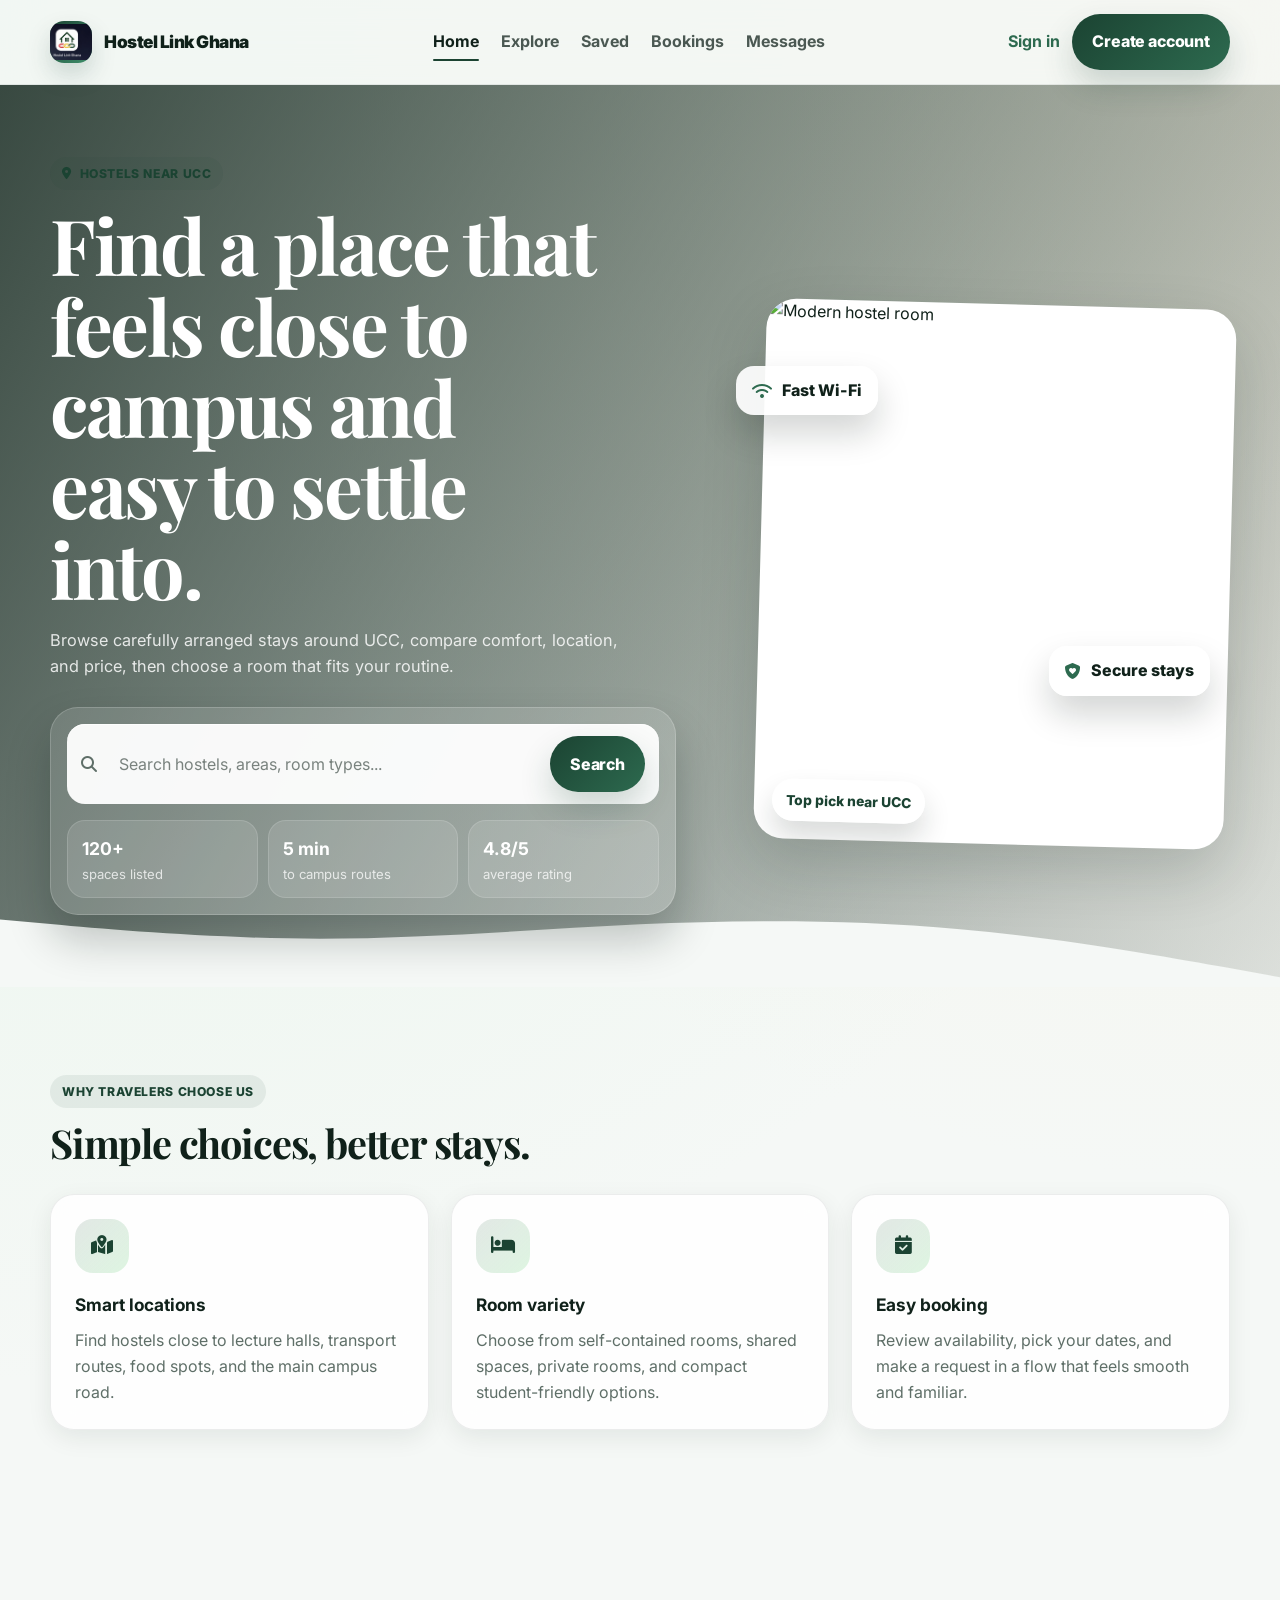
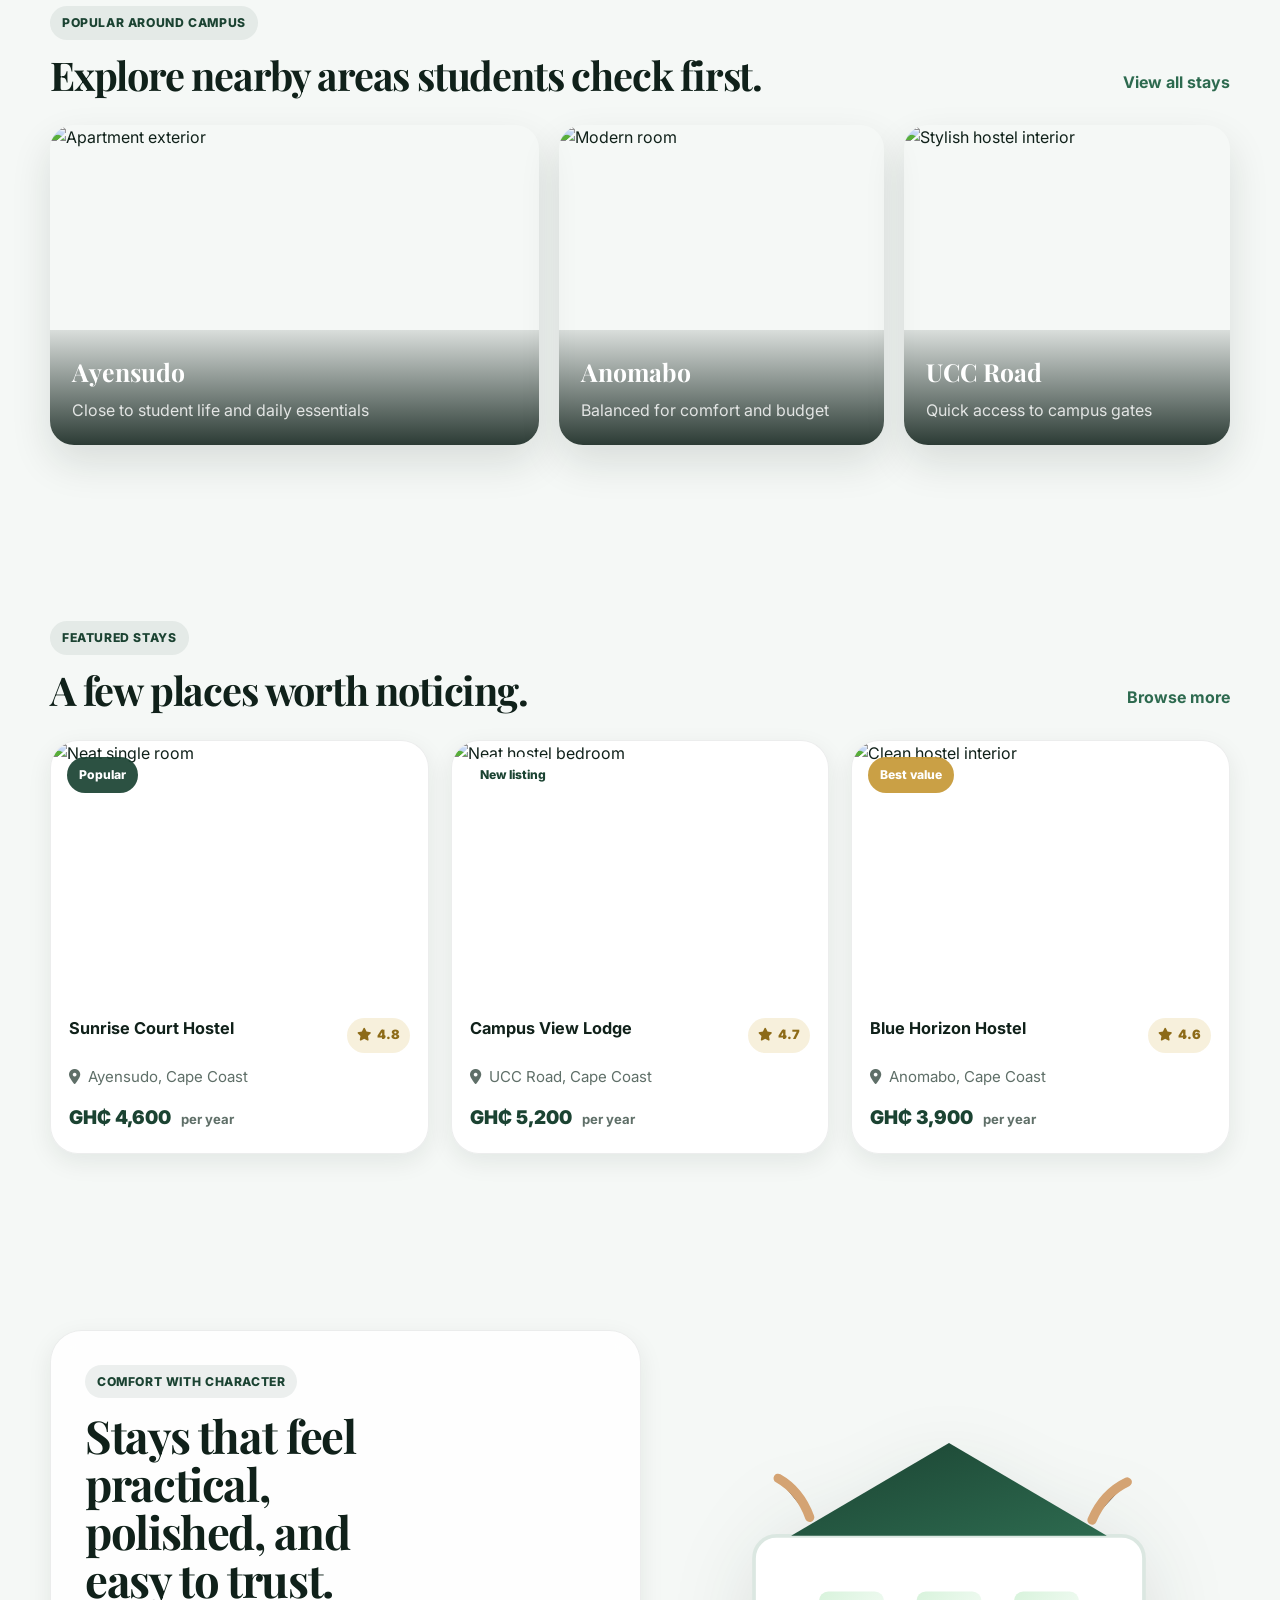
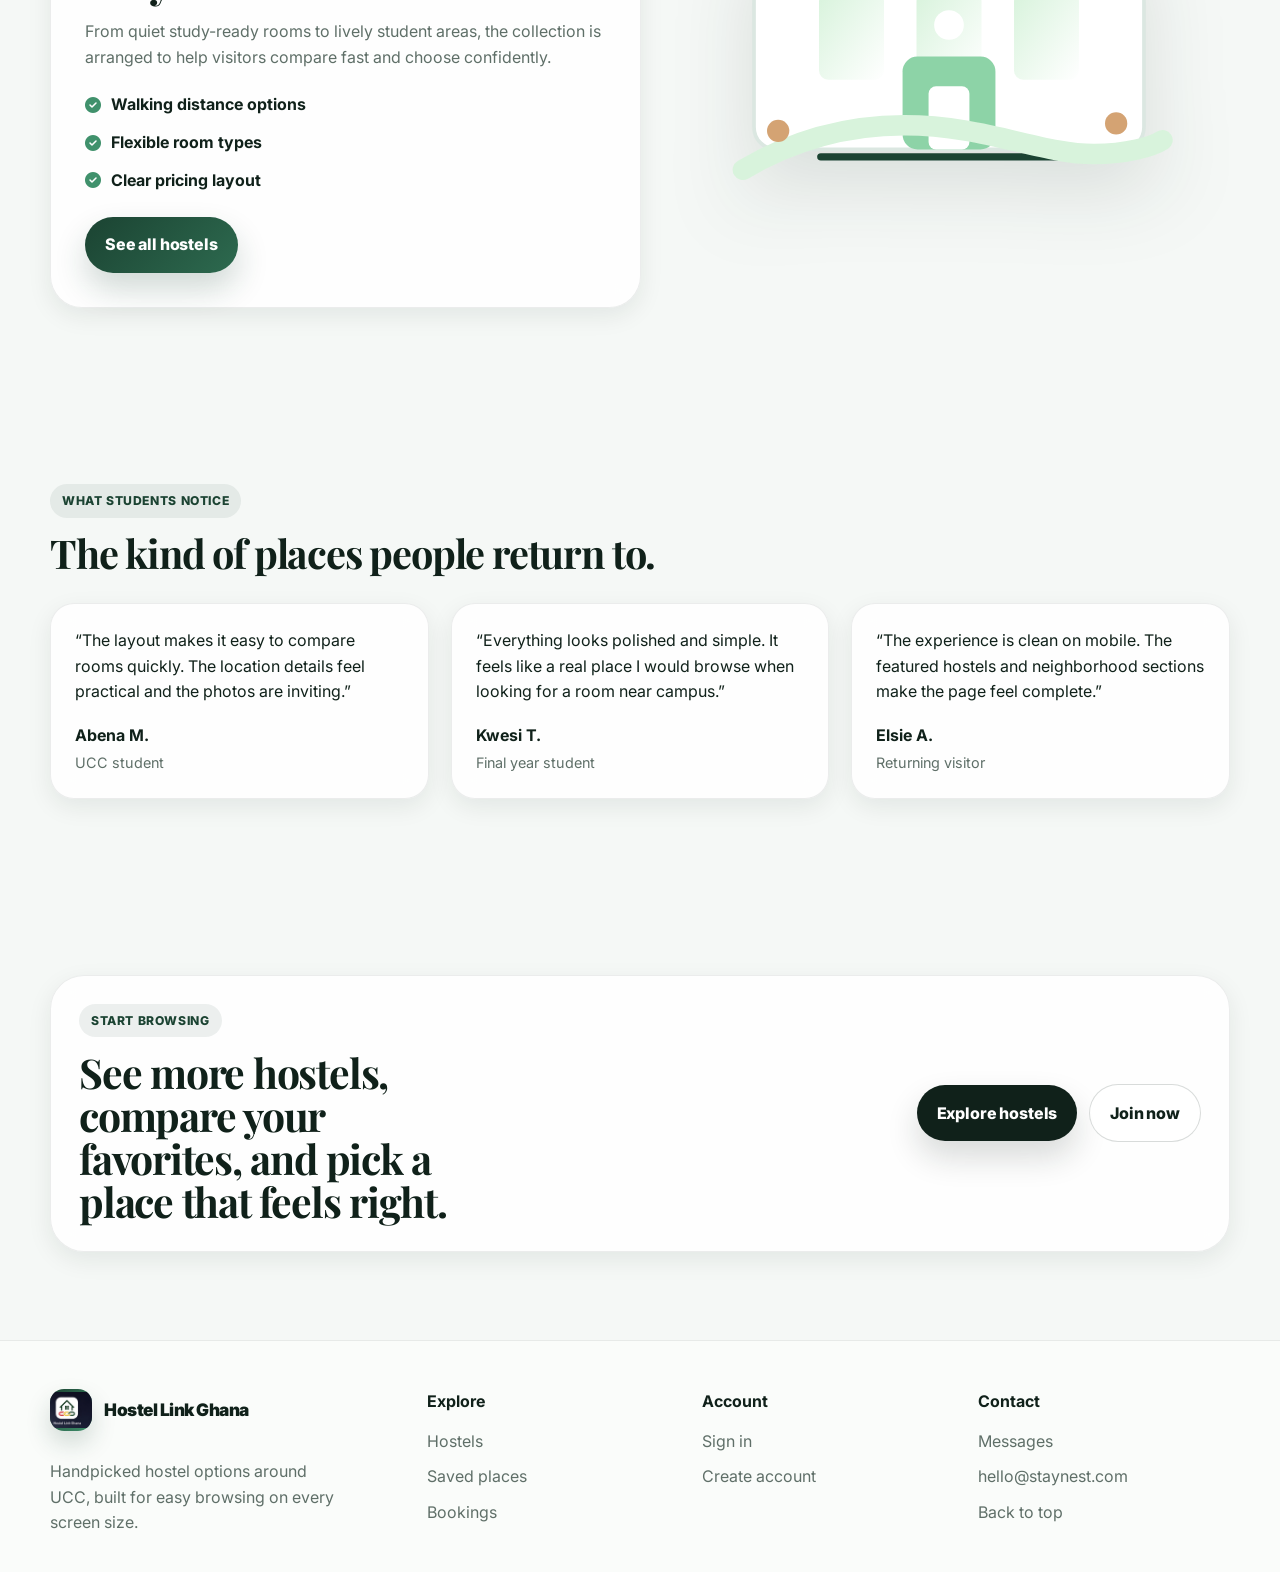
==== commit 1bf626ba: "Update index.html" ====
--- a/index.html
+++ b/index.html
@@ -441,5 +441,6 @@
 
   <script src="auth.js" defer></script>
   <script src="app.js" defer></script>
+  <script src="script.js"></script>
 </body>
 </html>
--- a/style.css
+++ b/style.css
@@ -55,6 +55,10 @@
   line-height: 1.6;
   text-rendering: optimizeLegibility;
   -webkit-font-smoothing: antialiased;
+}
+
+[hidden] {
+  display: none !important;
 }
 
 img {
@@ -1448,3 +1452,44 @@
     width: calc(100vw - 14px);
   }
 }
+
+
+@media (max-width: 900px) {
+  .header-controls {
+    margin-left: auto;
+    gap: 8px;
+    align-items: center;
+  }
+
+  .header-guest-actions {
+    display: none !important;
+  }
+
+  .header-user-actions {
+    display: inline-flex;
+  }
+
+  .profile-trigger {
+    min-height: 46px;
+    padding: 7px;
+    gap: 0;
+    border-radius: 14px;
+  }
+
+  .profile-trigger-name {
+    display: none;
+  }
+
+  .profile-dropdown {
+    right: 0;
+    left: auto;
+    width: min(320px, calc(100vw - 20px));
+  }
+
+  .menu-toggle {
+    display: inline-flex;
+    width: 46px;
+    height: 46px;
+    border-radius: 14px;
+  }
+}
